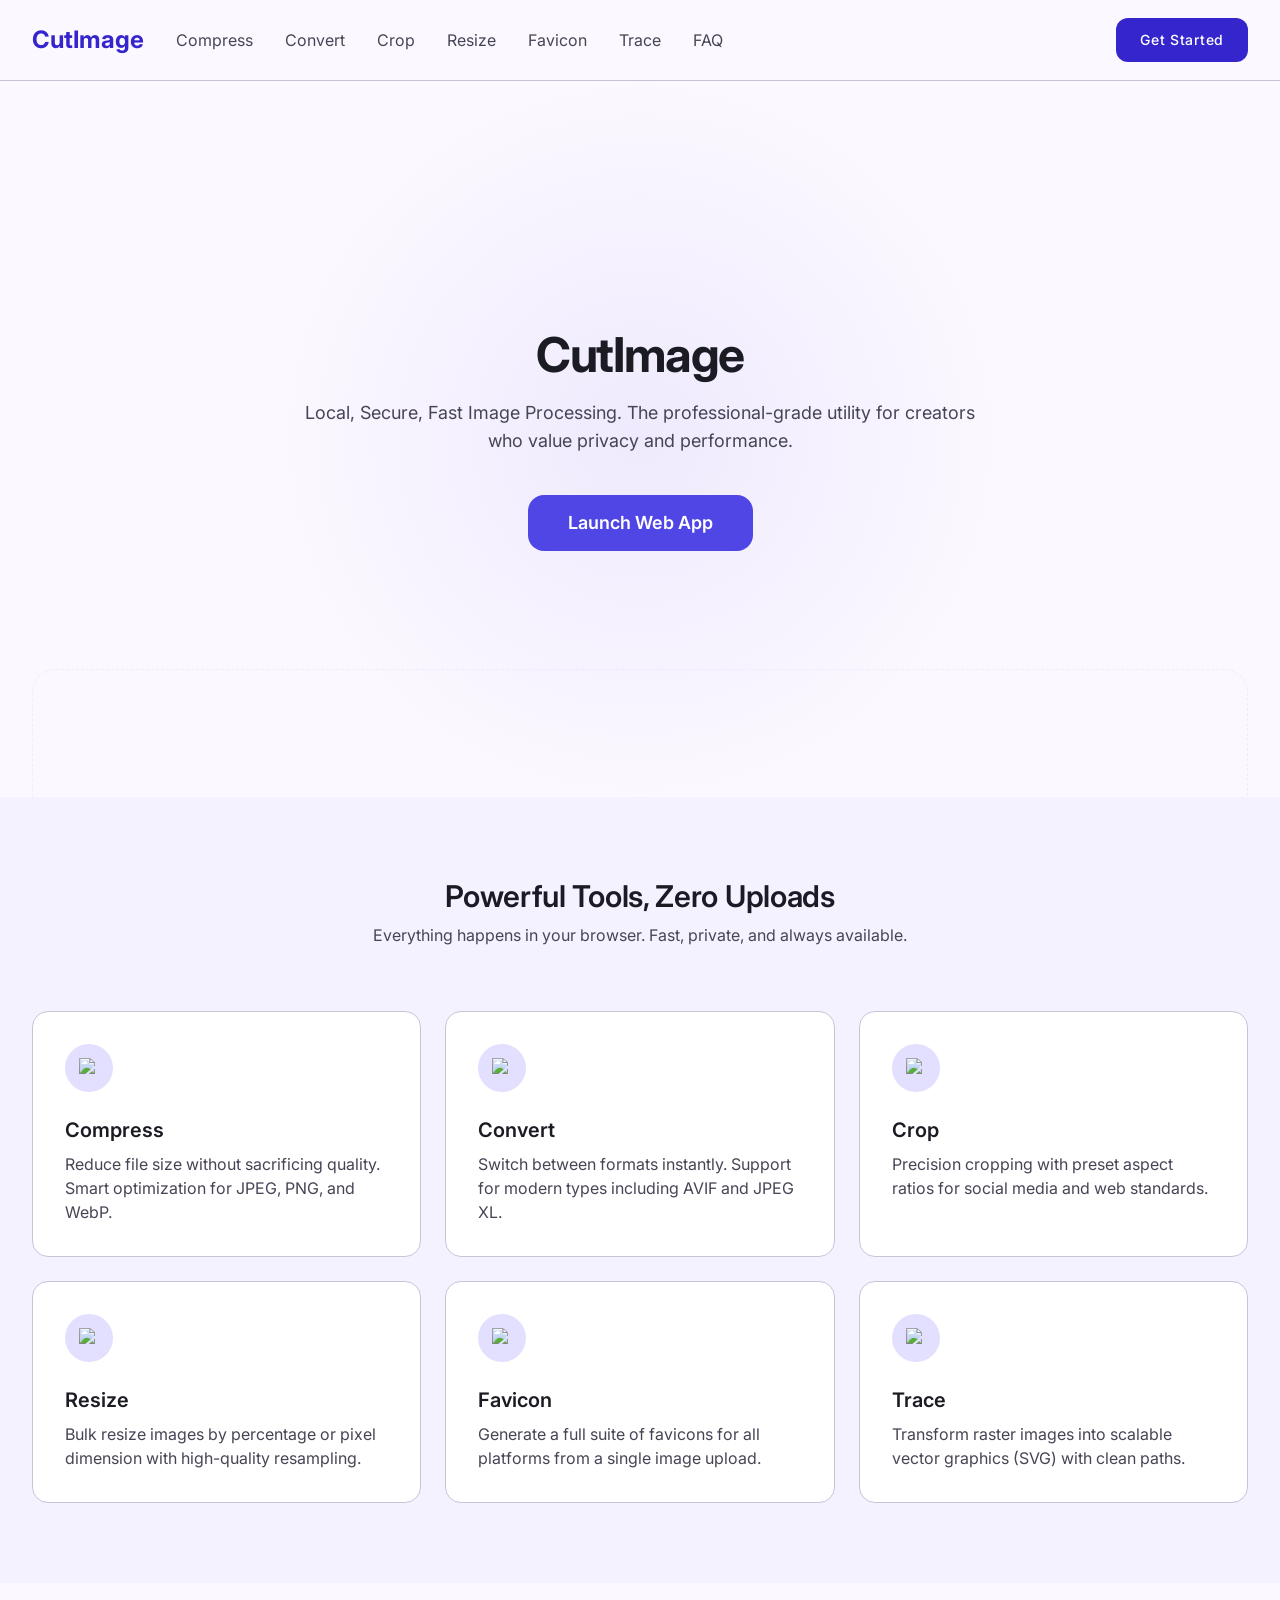
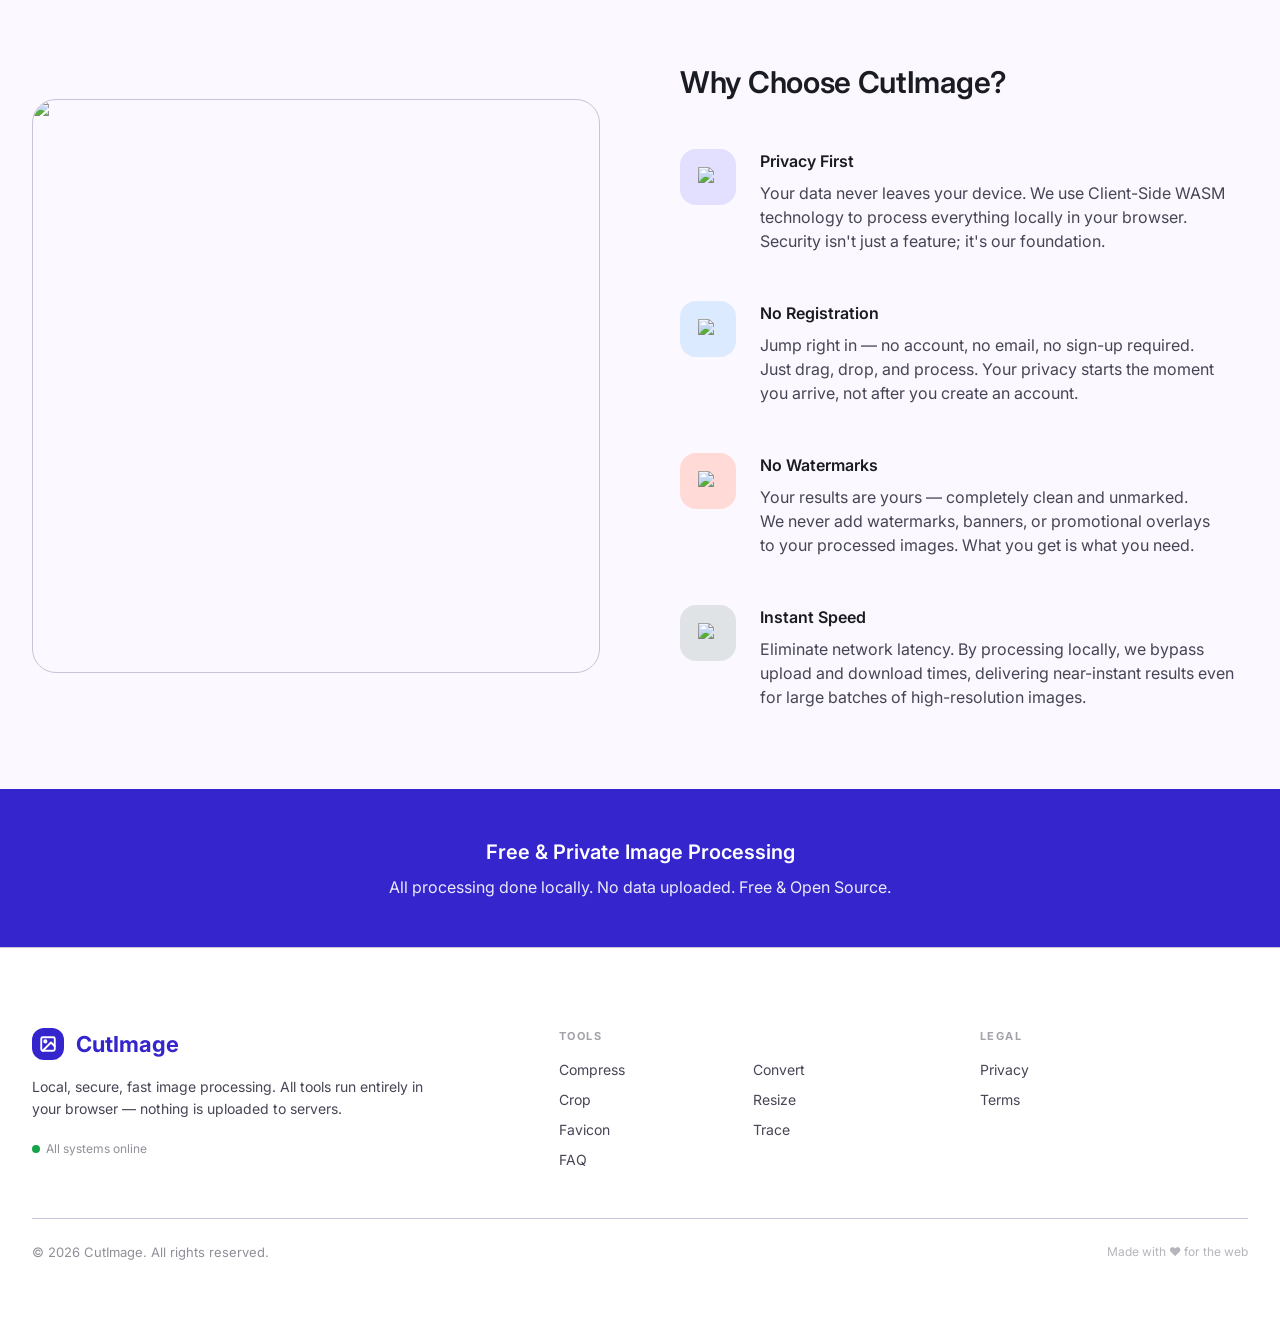
==== index.html @ c5d3fdc5 "init project" ====
﻿<!DOCTYPE html><html lang="en" dir="ltr"><head><meta charSet="utf-8"/><meta name="viewport" content="width=device-width, initial-scale=1"/><link rel="stylesheet" href="css/styles.css"/><link rel="preload" as="script" href="/_next/static/chunks/webpack-edb20c969174f75b.js?dpl=dpl_5fNS7hCHCfup5ck8YbDCSN3eF8Ep"/><link rel="preconnect" href="https://fonts.googleapis.com"/><link rel="preconnect" href="https://fonts.gstatic.com" crossorigin="anonymous"/><link href="https://fonts.googleapis.com/css2?family=Inter:wght@400;500;600;700;800&amp;display=swap" rel="stylesheet"/><link href="https://fonts.googleapis.com/css2?family=Material+Symbols+Outlined:opsz,wght,FILL,GRAD@20..48,100..700,0..1,-50..200" rel="stylesheet"/><script type="application/ld+json">{"@context":"https://schema.org","@type":"WebApplication","name":"CutImage","url":"https://imageresize.dev","description":"Free online image processing tools — compress, convert, crop, resize, and more.","applicationCategory":"Multimedia","operatingSystem":"All","browserRequirements":"Requires JavaScript"}</script><style>.drag-active{border-color:#3525cd!important;background:#f5f2ff!important}</style>
</head><body><div hidden=""><!--$?--><template id="B:0"></template><!--/$--></div><div class="min-h-screen flex flex-col" dir="ltr"><header class="w-full top-0 sticky bg-surface-bright border-b border-outline-variant z-50 safe-area-top"><nav class="flex justify-between items-center h-20 px-margin-x-sm md:px-margin-x max-w-container-max mx-auto"><div class="flex items-center gap-stack-lg "><a class="font-bold text-[24px] leading-[32px] shrink-0 text-primary" title="CutImage - Home" href="index.html">CutImage</a><div class="hidden md:flex items-center  gap-8"><a title="Compress images online - CutImage" class="text-[16px] leading-[24px] transition-colors text-on-surface-variant hover:text-primary" href="compress.html">Compress</a><a title="Convert images online - CutImage" class="text-[16px] leading-[24px] transition-colors text-on-surface-variant hover:text-primary" href="convert.html">Convert</a><a title="Crop images online - CutImage" class="text-[16px] leading-[24px] transition-colors text-on-surface-variant hover:text-primary" href="crop.html">Crop</a><a title="Resize images online - CutImage" class="text-[16px] leading-[24px] transition-colors text-on-surface-variant hover:text-primary" href="resize.html">Resize</a><a title="Favicon images online - CutImage" class="text-[16px] leading-[24px] transition-colors text-on-surface-variant hover:text-primary" href="favicon.html">Favicon</a><a title="Trace images online - CutImage" class="text-[16px] leading-[24px] transition-colors text-on-surface-variant hover:text-primary" href="trace.html">Trace</a><a title="FAQ images online - CutImage" class="text-[16px] leading-[24px] transition-colors text-on-surface-variant hover:text-primary" href="faq.html">FAQ</a></div></div><div class="flex items-center gap-4 "><a class="bg-primary text-on-primary px-6 py-3 rounded-lg text-[14px] font-medium tracking-[0.7px] leading-[20px] hover:bg-primary-container transition-all" title="Get Started - Compress Images Online Free" href="compress.html">Get Started</a><button class="md:hidden flex items-center justify-center w-10 h-10 rounded-lg text-on-surface-variant hover:text-primary hover:bg-surface-container-low transition-colors" aria-label="Open menu" aria-expanded="false"><svg width="24" height="24" viewBox="0 0 24 24" fill="none" stroke="currentColor" stroke-width="2" stroke-linecap="round" stroke-linejoin="round"><line x1="3" y1="6" x2="21" y2="6"></line><line x1="3" y1="12" x2="21" y2="12"></line><line x1="3" y1="18" x2="21" y2="18"></line></svg></button></div></nav></header><main class="flex-1"><div><section class="relative flex flex-col items-center justify-center min-h-[580px] md:min-h-[716px] overflow-hidden px-margin-x-sm md:px-margin-x"><div class="absolute inset-0" style="background-image:url(&quot;data:image/svg+xml,%3Csvg viewBox=&#x27;0 0 1280 716&#x27; xmlns=&#x27;http://www.w3.org/2000/svg&#x27;%3E%3Crect x=&#x27;0&#x27; y=&#x27;0&#x27; height=&#x27;100%25&#x27; width=&#x27;100%25&#x27; fill=&#x27;url(%23grad)&#x27;/%3E%3Cdefs%3E%3CradialGradient id=&#x27;grad&#x27; gradientUnits=&#x27;userSpaceOnUse&#x27; cx=&#x27;50%25&#x27; cy=&#x27;50%25&#x27; r=&#x27;50%25&#x27;%3E%3Cstop stop-color=&#x27;rgba(79,70,229,0.08)&#x27; offset=&#x27;0&#x27;/%3E%3Cstop stop-color=&#x27;rgba(79,70,229,0)&#x27; offset=&#x27;0.7&#x27;/%3E%3C/radialGradient%3E%3C/defs%3E%3C/svg%3E&quot;)"></div><div class="absolute bottom-0 left-0 right-0 h-[96px] md:h-[128px] opacity-20 px-margin-x-sm md:px-margin-x"><div class="w-full h-full border-t border-l border-r border-dashed border-primary-fixed-dim rounded-t-2xl"></div></div><div class="max-w-[768px] flex flex-col items-center gap-4 relative z-10"><h1 class="text-[36px] md:text-[48px] font-bold text-on-surface tracking-[-1.2px] leading-[44px] md:leading-[56px] text-center">CutImage</h1><div class="max-w-[672px] text-center"><p class="text-[16px] md:text-[18px] leading-[24px] md:leading-[28px] text-on-surface-variant">Local, Secure, Fast Image Processing. The professional-grade utility for creators who value privacy and performance.</p></div><div class="flex gap-6 items-center pt-6"><a class="bg-primary-container text-on-primary text-[16px] md:text-[18px] leading-[24px] md:leading-[28px] px-8 md:px-10 py-[12px] md:py-[14px] rounded-xl font-semibold hover:bg-primary transition-colors" href="compress.html">Launch Web App</a></div></div></section><section class="bg-surface-container-low px-margin-x-sm md:px-margin-x py-section-padding-sm md:py-section-padding"><div class="max-w-container-max mx-auto flex flex-col gap-12 md:gap-16"><div class="text-center"><h2 class="text-[24px] md:text-[30px] font-semibold text-on-surface tracking-[-0.3px] leading-[32px] md:leading-[38px]">Powerful Tools, Zero Uploads</h2><p class="text-[16px] text-on-surface-variant leading-[24px] mt-2">Everything happens in your browser. Fast, private, and always available.</p></div><div class="grid grid-cols-1 md:grid-cols-2 lg:grid-cols-3 gap-4 md:gap-6"><a class="bg-surface-container-lowest border border-outline-variant rounded-xl p-6 md:p-8 flex flex-col gap-2 hover:shadow-lg hover:border-primary-fixed-dim transition-all duration-200 group" href="compress.html"><div class="bg-primary-fixed rounded-full w-12 h-12 flex items-center justify-center group-hover:bg-primary-fixed-dim transition-colors"><img alt="Compress icon" loading="lazy" width="20" height="20" decoding="async" data-nimg="1" class="w-5 h-5" style="color:transparent" src="/images/icon-compress.svg"/></div><h3 class="text-[20px] text-on-surface leading-[28px] font-semibold pt-4">Compress</h3><p class="text-[16px] text-on-surface-variant leading-[24px]">Reduce file size without sacrificing quality. Smart optimization for JPEG, PNG, and WebP.</p></a><a class="bg-surface-container-lowest border border-outline-variant rounded-xl p-6 md:p-8 flex flex-col gap-2 hover:shadow-lg hover:border-primary-fixed-dim transition-all duration-200 group" href="convert.html"><div class="bg-primary-fixed rounded-full w-12 h-12 flex items-center justify-center group-hover:bg-primary-fixed-dim transition-colors"><img alt="Convert icon" loading="lazy" width="20" height="20" decoding="async" data-nimg="1" class="w-5 h-5" style="color:transparent" src="/images/icon-convert.svg"/></div><h3 class="text-[20px] text-on-surface leading-[28px] font-semibold pt-4">Convert</h3><p class="text-[16px] text-on-surface-variant leading-[24px]">Switch between formats instantly. Support for modern types including AVIF and JPEG XL.</p></a><a class="bg-surface-container-lowest border border-outline-variant rounded-xl p-6 md:p-8 flex flex-col gap-2 hover:shadow-lg hover:border-primary-fixed-dim transition-all duration-200 group" href="crop.html"><div class="bg-primary-fixed rounded-full w-12 h-12 flex items-center justify-center group-hover:bg-primary-fixed-dim transition-colors"><img alt="Crop icon" loading="lazy" width="20" height="20" decoding="async" data-nimg="1" class="w-5 h-5" style="color:transparent" src="/images/icon-crop.svg"/></div><h3 class="text-[20px] text-on-surface leading-[28px] font-semibold pt-4">Crop</h3><p class="text-[16px] text-on-surface-variant leading-[24px]">Precision cropping with preset aspect ratios for social media and web standards.</p></a><a class="bg-surface-container-lowest border border-outline-variant rounded-xl p-6 md:p-8 flex flex-col gap-2 hover:shadow-lg hover:border-primary-fixed-dim transition-all duration-200 group" href="resize.html"><div class="bg-primary-fixed rounded-full w-12 h-12 flex items-center justify-center group-hover:bg-primary-fixed-dim transition-colors"><img alt="Resize icon" loading="lazy" width="20" height="20" decoding="async" data-nimg="1" class="w-5 h-5" style="color:transparent" src="/images/icon-resize.svg"/></div><h3 class="text-[20px] text-on-surface leading-[28px] font-semibold pt-4">Resize</h3><p class="text-[16px] text-on-surface-variant leading-[24px]">Bulk resize images by percentage or pixel dimension with high-quality resampling.</p></a><a class="bg-surface-container-lowest border border-outline-variant rounded-xl p-6 md:p-8 flex flex-col gap-2 hover:shadow-lg hover:border-primary-fixed-dim transition-all duration-200 group" href="favicon.html"><div class="bg-primary-fixed rounded-full w-12 h-12 flex items-center justify-center group-hover:bg-primary-fixed-dim transition-colors"><img alt="Favicon icon" loading="lazy" width="20" height="20" decoding="async" data-nimg="1" class="w-5 h-5" style="color:transparent" src="/images/icon-favicon.svg"/></div><h3 class="text-[20px] text-on-surface leading-[28px] font-semibold pt-4">Favicon</h3><p class="text-[16px] text-on-surface-variant leading-[24px]">Generate a full suite of favicons for all platforms from a single image upload.</p></a><a class="bg-surface-container-lowest border border-outline-variant rounded-xl p-6 md:p-8 flex flex-col gap-2 hover:shadow-lg hover:border-primary-fixed-dim transition-all duration-200 group" href="trace.html"><div class="bg-primary-fixed rounded-full w-12 h-12 flex items-center justify-center group-hover:bg-primary-fixed-dim transition-colors"><img alt="Trace icon" loading="lazy" width="20" height="20" decoding="async" data-nimg="1" class="w-5 h-5" style="color:transparent" src="/images/icon-trace.svg"/></div><h3 class="text-[20px] text-on-surface leading-[28px] font-semibold pt-4">Trace</h3><p class="text-[16px] text-on-surface-variant leading-[24px]">Transform raster images into scalable vector graphics (SVG) with clean paths.</p></a></div></div></section><section class="bg-surface-bright px-margin-x-sm md:px-margin-x py-section-padding-sm md:py-section-padding"><div class="max-w-container-max mx-auto flex flex-col lg:flex-row gap-12 md:gap-20 items-center"><div class="flex-1 w-full"><div class="border border-outline-variant rounded-2xl overflow-hidden"><img alt="CutImage Illustration" loading="lazy" width="560" height="566" decoding="async" data-nimg="1" class="w-full h-auto" style="color:transparent" srcSet="/_next/image?url=%2Fimages%2Fhero-illustration.png&amp;w=640&amp;q=75 1x, /_next/image?url=%2Fimages%2Fhero-illustration.png&amp;w=1200&amp;q=75 2x" src="/_next/image?url=%2Fimages%2Fhero-illustration.png&amp;w=1200&amp;q=75"/></div></div><div class="flex-1 flex flex-col gap-8 md:gap-12"><h2 class="text-[24px] md:text-[30px] font-semibold text-on-surface tracking-[-0.3px] leading-[32px] md:leading-[38px]">Why Choose CutImage?</h2><div class="flex gap-5 md:gap-6 items-start"><div class="w-12 h-12 md:w-14 md:h-14 rounded-xl flex items-center justify-center shrink-0 bg-primary-fixed"><img alt="Privacy First" loading="lazy" width="22" height="22" decoding="async" data-nimg="1" class="w-5 h-5" style="color:transparent" src="/images/icon-privacy.svg"/></div><div class="flex flex-col gap-1 md:gap-2"><h3 class="text-[16px] font-semibold text-on-surface leading-[24px]">Privacy First</h3><div><p class="text-[15px] md:text-[16px] text-on-surface-variant leading-[22px] md:leading-[24px]">Your data never leaves your device. We use Client-Side WASM</p><p class="text-[15px] md:text-[16px] text-on-surface-variant leading-[22px] md:leading-[24px]">technology to process everything locally in your browser.</p><p class="text-[15px] md:text-[16px] text-on-surface-variant leading-[22px] md:leading-[24px]">Security isn&#x27;t just a feature; it&#x27;s our foundation.</p></div></div></div><div class="flex gap-5 md:gap-6 items-start"><div class="w-12 h-12 md:w-14 md:h-14 rounded-xl flex items-center justify-center shrink-0 bg-info-container"><img alt="No Registration" loading="lazy" width="22" height="22" decoding="async" data-nimg="1" class="w-5 h-5" style="color:transparent" src="/images/icon-noreg.svg"/></div><div class="flex flex-col gap-1 md:gap-2"><h3 class="text-[16px] font-semibold text-on-surface leading-[24px]">No Registration</h3><div><p class="text-[15px] md:text-[16px] text-on-surface-variant leading-[22px] md:leading-[24px]">Jump right in — no account, no email, no sign-up required.</p><p class="text-[15px] md:text-[16px] text-on-surface-variant leading-[22px] md:leading-[24px]">Just drag, drop, and process. Your privacy starts the moment</p><p class="text-[15px] md:text-[16px] text-on-surface-variant leading-[22px] md:leading-[24px]">you arrive, not after you create an account.</p></div></div></div><div class="flex gap-5 md:gap-6 items-start"><div class="w-12 h-12 md:w-14 md:h-14 rounded-xl flex items-center justify-center shrink-0 bg-error-container"><img alt="No Watermarks" loading="lazy" width="22" height="22" decoding="async" data-nimg="1" class="w-5 h-5" style="color:transparent" src="/images/icon-nowatermark.svg"/></div><div class="flex flex-col gap-1 md:gap-2"><h3 class="text-[16px] font-semibold text-on-surface leading-[24px]">No Watermarks</h3><div><p class="text-[15px] md:text-[16px] text-on-surface-variant leading-[22px] md:leading-[24px]">Your results are yours — completely clean and unmarked.</p><p class="text-[15px] md:text-[16px] text-on-surface-variant leading-[22px] md:leading-[24px]">We never add watermarks, banners, or promotional overlays</p><p class="text-[15px] md:text-[16px] text-on-surface-variant leading-[22px] md:leading-[24px]">to your processed images. What you get is what you need.</p></div></div></div><div class="flex gap-5 md:gap-6 items-start"><div class="w-12 h-12 md:w-14 md:h-14 rounded-xl flex items-center justify-center shrink-0 bg-secondary-container"><img alt="Instant Speed" loading="lazy" width="22" height="22" decoding="async" data-nimg="1" class="w-5 h-5" style="color:transparent" src="/images/icon-speed.svg"/></div><div class="flex flex-col gap-1 md:gap-2"><h3 class="text-[16px] font-semibold text-on-surface leading-[24px]">Instant Speed</h3><div><p class="text-[15px] md:text-[16px] text-on-surface-variant leading-[22px] md:leading-[24px]">Eliminate network latency. By processing locally, we bypass</p><p class="text-[15px] md:text-[16px] text-on-surface-variant leading-[22px] md:leading-[24px]">upload and download times, delivering near-instant results even</p><p class="text-[15px] md:text-[16px] text-on-surface-variant leading-[22px] md:leading-[24px]">for large batches of high-resolution images.</p></div></div></div></div></div></section><section class="bg-primary px-margin-x-sm md:px-margin-x py-10 md:py-12"><div class="max-w-container-max mx-auto text-center"><h2 class="text-[18px] md:text-[20px] font-semibold text-on-primary leading-[26px] md:leading-[30px] mb-2">Free &amp; Private Image Processing</h2><p class="text-[15px] md:text-[16px] text-on-primary/90 leading-[22px] md:leading-[24px]">All processing done locally. No data uploaded. Free &amp; Open Source.</p></div></section></div><!--$?--><template id="B:1"></template><!--/$--></main><footer class="w-full border-t border-outline-variant bg-surface-container-lowest"><div class="px-margin-x-sm md:px-margin-x max-w-container-max mx-auto pt-section-padding-sm md:pt-section-padding pb-12 md:pb-16"><div class="grid grid-cols-1 md:grid-cols-12 gap-8 md:gap-12"><div class="md:col-span-5 flex flex-col gap-4"><div class="flex items-center gap-3 "><div class="w-8 h-8 bg-primary rounded-lg flex items-center justify-center"><svg width="18" height="18" viewBox="0 0 24 24" fill="none" stroke="white" stroke-width="2.5" stroke-linecap="round" stroke-linejoin="round"><rect x="3" y="3" width="18" height="18" rx="2" ry="2"></rect><circle cx="8.5" cy="8.5" r="1.5"></circle><polyline points="21 15 16 10 5 21"></polyline></svg></div><span class="font-bold text-[22px] leading-[28px] text-primary">CutImage</span></div><p class="text-[14px] leading-[22px] text-on-surface-variant max-w-[400px] ">Local, secure, fast image processing. All tools run entirely in your browser — nothing is uploaded to servers.</p><div class="flex items-center gap-3 pt-1 "><span class="inline-flex items-center gap-1.5 text-[12px] text-on-surface-variant/60 "><span class="w-2 h-2 rounded-full bg-success inline-block"></span>All systems online</span></div></div><div class="md:col-span-4 flex flex-col gap-4"><span class="text-[11px] font-bold text-on-surface-variant/50 tracking-[1.5px] uppercase leading-[16px]">Tools</span><nav class="grid grid-cols-2 gap-x-4 gap-y-2.5"><a class="text-[14px] leading-[20px] text-on-surface-variant hover:text-primary transition-colors w-fit " href="compress.html">Compress</a><a class="text-[14px] leading-[20px] text-on-surface-variant hover:text-primary transition-colors w-fit " href="convert.html">Convert</a><a class="text-[14px] leading-[20px] text-on-surface-variant hover:text-primary transition-colors w-fit " href="crop.html">Crop</a><a class="text-[14px] leading-[20px] text-on-surface-variant hover:text-primary transition-colors w-fit " href="resize.html">Resize</a><a class="text-[14px] leading-[20px] text-on-surface-variant hover:text-primary transition-colors w-fit " href="favicon.html">Favicon</a><a class="text-[14px] leading-[20px] text-on-surface-variant hover:text-primary transition-colors w-fit " href="trace.html">Trace</a><a class="text-[14px] leading-[20px] text-on-surface-variant hover:text-primary transition-colors w-fit " href="faq.html">FAQ</a></nav></div><div class="md:col-span-3 flex flex-col gap-4"><span class="text-[11px] font-bold text-on-surface-variant/50 tracking-[1.5px] uppercase leading-[16px]">Legal</span><nav class="flex flex-col gap-2.5 "><a class="text-[14px] leading-[20px] text-on-surface-variant hover:text-primary transition-colors w-fit" href="privacy.html">Privacy</a><a class="text-[14px] leading-[20px] text-on-surface-variant hover:text-primary transition-colors w-fit" href="terms.html">Terms</a></nav></div></div><div class="mt-10 md:mt-12 pt-6 border-t border-outline-variant flex flex-col sm:flex-row items-center justify-between gap-4 "><p class="text-[13px] leading-[18px] text-on-surface-variant/60">© <!-- -->2026<!-- --> CutImage. <!-- -->All rights reserved.</p><p class="text-[12px] leading-[16px] text-on-surface-variant/40">Made with ♥ for the web</p></div></div></footer></div><script>$RB=[];$RV=function(a){$RT=performance.now();for(var b=0;b<a.length;b+=2){var c=a[b],e=a[b+1];null!==e.parentNode&&e.parentNode.removeChild(e);var f=c.parentNode;if(f){var g=c.previousSibling,h=0;do{if(c&&8===c.nodeType){var d=c.data;if("/$"===d||"/&"===d)if(0===h)break;else h--;else"$"!==d&&"$?"!==d&&"$~"!==d&&"$!"!==d&&"&"!==d||h++}d=c.nextSibling;f.removeChild(c);c=d}while(c);for(;e.firstChild;)f.insertBefore(e.firstChild,c);g.data="$";g._reactRetry&&requestAnimationFrame(g._reactRetry)}}a.length=0};
$RC=function(a,b){if(b=document.getElementById(b))(a=document.getElementById(a))?(a.previousSibling.data="$~",$RB.push(a,b),2===$RB.length&&("number"!==typeof $RT?requestAnimationFrame($RV.bind(null,$RB)):(a=performance.now(),setTimeout($RV.bind(null,$RB),2300>a&&2E3<a?2300-a:$RT+300-a)))):b.parentNode.removeChild(b)};$RC("B:1","S:1")</script><title>CutImage - Free Image Tools. Compress, Convert &amp; More</title><meta name="description" content="Free online image processing tools — compress JPEG, convert PNG to WebP, crop photos, resize images, generate favicons, and more. All local, no uploads."/><meta name="keywords" content="free image tools,online image processor,image compressor,image converter,image cropper,image resizer,favicon generator,image to svg"/><meta name="robots" content="index, follow"/><link rel="canonical" href="https://imageresize.dev/en"/><link rel="alternate" hrefLang="en" href="https://imageresize.dev/en"/><link rel="alternate" hrefLang="zh" href="https://imageresize.dev/zh"/><link rel="alternate" hrefLang="ja" href="https://imageresize.dev/ja"/><link rel="alternate" hrefLang="fr" href="https://imageresize.dev/fr"/><link rel="alternate" hrefLang="de" href="https://imageresize.dev/de"/><link rel="alternate" hrefLang="es" href="https://imageresize.dev/es"/><link rel="alternate" hrefLang="ar" href="https://imageresize.dev/ar"/><meta property="og:title" content="CutImage - Free Image Tools. Compress, Convert &amp; More"/><meta property="og:description" content="Free online image processing tools — compress JPEG, convert PNG to WebP, crop photos, resize images, generate favicons, and more. All local, no uploads."/><meta property="og:url" content="https://imageresize.dev/en"/><meta property="og:site_name" content="CutImage"/><meta property="og:locale" content="en_US"/><meta property="og:type" content="website"/><meta name="twitter:card" content="summary_large_image"/><meta name="twitter:title" content="CutImage - Free Image Tools. Compress, Convert &amp; More"/><meta name="twitter:description" content="Free online image processing tools — compress JPEG, convert PNG to WebP, crop photos, resize images, generate favicons, and more. All local, no uploads."/><link rel="icon" href="/favicon.svg" type="image/svg+xml"/><link rel="apple-touch-icon" href="/apple-touch-icon.svg" type="image/svg+xml"/><script>document.querySelectorAll('body link[rel="icon"], body link[rel="apple-touch-icon"]').forEach(el => document.head.appendChild(el))</script><script>$RC("B:0","S:0")</script><script>(self.__next_f=self.__next_f||[]).push([0])</script></body></html>
---- css/styles.css ----
*,:after,:before{--tw-border-spacing-x:0;--tw-border-spacing-y:0;--tw-translate-x:0;--tw-translate-y:0;--tw-rotate:0;--tw-skew-x:0;--tw-skew-y:0;--tw-scale-x:1;--tw-scale-y:1;--tw-pan-x: ;--tw-pan-y: ;--tw-pinch-zoom: ;--tw-scroll-snap-strictness:proximity;--tw-gradient-from-position: ;--tw-gradient-via-position: ;--tw-gradient-to-position: ;--tw-ordinal: ;--tw-slashed-zero: ;--tw-numeric-figure: ;--tw-numeric-spacing: ;--tw-numeric-fraction: ;--tw-ring-inset: ;--tw-ring-offset-width:0px;--tw-ring-offset-color:#fff;--tw-ring-color:rgb(59 130 246/0.5);--tw-ring-offset-shadow:0 0 #0000;--tw-ring-shadow:0 0 #0000;--tw-shadow:0 0 #0000;--tw-shadow-colored:0 0 #0000;--tw-blur: ;--tw-brightness: ;--tw-contrast: ;--tw-grayscale: ;--tw-hue-rotate: ;--tw-invert: ;--tw-saturate: ;--tw-sepia: ;--tw-drop-shadow: ;--tw-backdrop-blur: ;--tw-backdrop-brightness: ;--tw-backdrop-contrast: ;--tw-backdrop-grayscale: ;--tw-backdrop-hue-rotate: ;--tw-backdrop-invert: ;--tw-backdrop-opacity: ;--tw-backdrop-saturate: ;--tw-backdrop-sepia: ;--tw-contain-size: ;--tw-contain-layout: ;--tw-contain-paint: ;--tw-contain-style: }::backdrop{--tw-border-spacing-x:0;--tw-border-spacing-y:0;--tw-translate-x:0;--tw-translate-y:0;--tw-rotate:0;--tw-skew-x:0;--tw-skew-y:0;--tw-scale-x:1;--tw-scale-y:1;--tw-pan-x: ;--tw-pan-y: ;--tw-pinch-zoom: ;--tw-scroll-snap-strictness:proximity;--tw-gradient-from-position: ;--tw-gradient-via-position: ;--tw-gradient-to-position: ;--tw-ordinal: ;--tw-slashed-zero: ;--tw-numeric-figure: ;--tw-numeric-spacing: ;--tw-numeric-fraction: ;--tw-ring-inset: ;--tw-ring-offset-width:0px;--tw-ring-offset-color:#fff;--tw-ring-color:rgb(59 130 246/0.5);--tw-ring-offset-shadow:0 0 #0000;--tw-ring-shadow:0 0 #0000;--tw-shadow:0 0 #0000;--tw-shadow-colored:0 0 #0000;--tw-blur: ;--tw-brightness: ;--tw-contrast: ;--tw-grayscale: ;--tw-hue-rotate: ;--tw-invert: ;--tw-saturate: ;--tw-sepia: ;--tw-drop-shadow: ;--tw-backdrop-blur: ;--tw-backdrop-brightness: ;--tw-backdrop-contrast: ;--tw-backdrop-grayscale: ;--tw-backdrop-hue-rotate: ;--tw-backdrop-invert: ;--tw-backdrop-opacity: ;--tw-backdrop-saturate: ;--tw-backdrop-sepia: ;--tw-contain-size: ;--tw-contain-layout: ;--tw-contain-paint: ;--tw-contain-style: }/*
! tailwindcss v3.4.19 | MIT License | https://tailwindcss.com
*/*,:after,:before{box-sizing:border-box;border:0 solid #e5e7eb}:after,:before{--tw-content:""}:host,html{line-height:1.5;-webkit-text-size-adjust:100%;-moz-tab-size:4;-o-tab-size:4;tab-size:4;font-family:Inter,system-ui,sans-serif;font-feature-settings:normal;font-variation-settings:normal;-webkit-tap-highlight-color:transparent}body{line-height:inherit}hr{height:0;color:inherit;border-top-width:1px}abbr:where([title]){-webkit-text-decoration:underline dotted;text-decoration:underline dotted}h1,h2,h3,h4,h5,h6{font-size:inherit;font-weight:inherit}a{color:inherit;text-decoration:inherit}b,strong{font-weight:bolder}code,kbd,pre,samp{font-family:ui-monospace,SFMono-Regular,Menlo,Monaco,Consolas,Liberation Mono,Courier New,monospace;font-feature-settings:normal;font-variation-settings:normal;font-size:1em}small{font-size:80%}sub,sup{font-size:75%;line-height:0;position:relative;vertical-align:baseline}sub{bottom:-.25em}sup{top:-.5em}table{text-indent:0;border-color:inherit;border-collapse:collapse}button,input,optgroup,select,textarea{font-family:inherit;font-feature-settings:inherit;font-variation-settings:inherit;font-size:100%;font-weight:inherit;line-height:inherit;letter-spacing:inherit;color:inherit;margin:0;padding:0}button,select{text-transform:none}button,input:where([type=button]),input:where([type=reset]),input:where([type=submit]){-webkit-appearance:button;background-color:transparent;background-image:none}:-moz-focusring{outline:auto}:-moz-ui-invalid{box-shadow:none}progress{vertical-align:baseline}::-webkit-inner-spin-button,::-webkit-outer-spin-button{height:auto}[type=search]{-webkit-appearance:textfield;outline-offset:-2px}::-webkit-search-decoration{-webkit-appearance:none}::-webkit-file-upload-button{-webkit-appearance:button;font:inherit}summary{display:list-item}blockquote,dd,dl,figure,h1,h2,h3,h4,h5,h6,hr,p,pre{margin:0}fieldset{margin:0}fieldset,legend{padding:0}menu,ol,ul{list-style:none;margin:0;padding:0}dialog{padding:0}textarea{resize:vertical}input::-moz-placeholder,textarea::-moz-placeholder{opacity:1;color:#9ca3af}input::placeholder,textarea::placeholder{opacity:1;color:#9ca3af}[role=button],button{cursor:pointer}:disabled{cursor:default}audio,canvas,embed,iframe,img,object,svg,video{display:block;vertical-align:middle}img,video{max-width:100%;height:auto}[hidden]:where(:not([hidden=until-found])){display:none}.pointer-events-none{pointer-events:none}.visible{visibility:visible}.fixed{position:fixed}.absolute{position:absolute}.relative{position:relative}.sticky{position:sticky}.inset-0{inset:0}.bottom-0{bottom:0}.left-0{left:0}.left-1{left:.25rem}.left-1\/2{left:50%}.left-3{left:.75rem}.left-4{left:1rem}.left-\[26px\]{left:26px}.right-0{right:0}.right-3{right:.75rem}.right-4{right:1rem}.top-0{top:0}.top-1{top:.25rem}.top-1\/2{top:50%}.top-3{top:.75rem}.top-4{top:1rem}.top-full{top:100%}.z-10{z-index:10}.z-20{z-index:20}.z-50{z-index:50}.z-\[1\]{z-index:1}.z-\[2\]{z-index:2}.z-\[3\]{z-index:3}.order-1{order:1}.order-2{order:2}.col-span-2{grid-column:span 2/span 2}.m-2{margin:.5rem}.mx-auto{margin-left:auto;margin-right:auto}.mx-margin-x-sm{margin-left:16px;margin-right:16px}.-ml-2{margin-left:-.5rem}.-mr-2{margin-right:-.5rem}.mb-0{margin-bottom:0}.mb-2{margin-bottom:.5rem}.mb-3{margin-bottom:.75rem}.mb-4{margin-bottom:1rem}.mb-6{margin-bottom:1.5rem}.mb-8{margin-bottom:2rem}.ml-auto{margin-left:auto}.mt-1{margin-top:.25rem}.mt-10{margin-top:2.5rem}.mt-2{margin-top:.5rem}.mt-4{margin-top:1rem}.mt-6{margin-top:1.5rem}.mt-8{margin-top:2rem}.block{display:block}.inline-block{display:inline-block}.flex{display:flex}.inline-flex{display:inline-flex}.grid{display:grid}.hidden{display:none}.aspect-\[3\/2\]{aspect-ratio:3/2}.aspect-\[4\/3\]{aspect-ratio:4/3}.aspect-square{aspect-ratio:1/1}.h-10{height:2.5rem}.h-12{height:3rem}.h-14{height:3.5rem}.h-16{height:4rem}.h-2{height:.5rem}.h-20{height:5rem}.h-4{height:1rem}.h-5{height:1.25rem}.h-6{height:1.5rem}.h-8{height:2rem}.h-80{height:20rem}.h-\[18px\]{height:18px}.h-\[240px\]{height:240px}.h-\[48px\]{height:48px}.h-\[500px\]{height:500px}.h-\[96px\]{height:96px}.h-auto{height:auto}.h-full{height:100%}.h-px{height:1px}.max-h-0{max-height:0}.max-h-\[800px\]{max-height:800px}.max-h-\[90vh\]{max-height:90vh}.max-h-full{max-height:100%}.min-h-\[200px\]{min-height:200px}.min-h-\[320px\]{min-height:320px}.min-h-\[400px\]{min-height:400px}.min-h-\[580px\]{min-height:580px}.min-h-\[600px\]{min-height:600px}.min-h-screen{min-height:100vh}.w-0\.5{width:.125rem}.w-1{width:.25rem}.w-10{width:2.5rem}.w-12{width:3rem}.w-14{width:3.5rem}.w-16{width:4rem}.w-2{width:.5rem}.w-20{width:5rem}.w-24{width:6rem}.w-4{width:1rem}.w-5{width:1.25rem}.w-8{width:2rem}.w-\[18px\]{width:18px}.w-\[48px\]{width:48px}.w-fit{width:-moz-fit-content;width:fit-content}.w-full{width:100%}.min-w-0{min-width:0}.min-w-\[160px\]{min-width:160px}.max-w-\[1024px\]{max-width:1024px}.max-w-\[1216px\]{max-width:1216px}.max-w-\[1280px\]{max-width:1280px}.max-w-\[400px\]{max-width:400px}.max-w-\[480px\]{max-width:480px}.max-w-\[576px\]{max-width:576px}.max-w-\[640px\]{max-width:640px}.max-w-\[672px\]{max-width:672px}.max-w-\[768px\]{max-width:768px}.max-w-\[896px\]{max-width:896px}.max-w-container-max{max-width:1280px}.max-w-container-narrow{max-width:900px}.max-w-full{max-width:100%}.max-w-md{max-width:28rem}.max-w-none{max-width:none}.flex-1{flex:1 1 0%}.flex-\[2\]{flex:2}.shrink-0{flex-shrink:0}.-translate-x-1\/2{--tw-translate-x:-50%}.-translate-x-1\/2,.-translate-y-1\/2{transform:translate(var(--tw-translate-x),var(--tw-translate-y)) rotate(var(--tw-rotate)) skewX(var(--tw-skew-x)) skewY(var(--tw-skew-y)) scaleX(var(--tw-scale-x)) scaleY(var(--tw-scale-y))}.-translate-y-1\/2{--tw-translate-y:-50%}.rotate-12{--tw-rotate:12deg}.rotate-12,.rotate-180{transform:translate(var(--tw-translate-x),var(--tw-translate-y)) rotate(var(--tw-rotate)) skewX(var(--tw-skew-x)) skewY(var(--tw-skew-y)) scaleX(var(--tw-scale-x)) scaleY(var(--tw-scale-y))}.rotate-180{--tw-rotate:180deg}.rotate-2{--tw-rotate:2deg}.rotate-2,.rotate-3{transform:translate(var(--tw-translate-x),var(--tw-translate-y)) rotate(var(--tw-rotate)) skewX(var(--tw-skew-x)) skewY(var(--tw-skew-y)) scaleX(var(--tw-scale-x)) scaleY(var(--tw-scale-y))}.rotate-3{--tw-rotate:3deg}.scale-150{--tw-scale-x:1.5;--tw-scale-y:1.5;transform:translate(var(--tw-translate-x),var(--tw-translate-y)) rotate(var(--tw-rotate)) skewX(var(--tw-skew-x)) skewY(var(--tw-skew-y)) scaleX(var(--tw-scale-x)) scaleY(var(--tw-scale-y))}@keyframes fade-in{0%{opacity:0;transform:translateY(8px)}to{opacity:1;transform:translateY(0)}}.animate-fade-in{animation:fade-in .2s ease-out}@keyframes spin{to{transform:rotate(1turn)}}.animate-spin{animation:spin 1s linear infinite}.cursor-ew-resize{cursor:ew-resize}.cursor-pointer{cursor:pointer}.select-none{-webkit-user-select:none;-moz-user-select:none;user-select:none}.resize{resize:both}.list-disc{list-style-type:disc}.appearance-none{-webkit-appearance:none;-moz-appearance:none;appearance:none}.grid-cols-1{grid-template-columns:repeat(1,minmax(0,1fr))}.grid-cols-2{grid-template-columns:repeat(2,minmax(0,1fr))}.grid-cols-3{grid-template-columns:repeat(3,minmax(0,1fr))}.grid-cols-6{grid-template-columns:repeat(6,minmax(0,1fr))}.grid-rows-6{grid-template-rows:repeat(6,minmax(0,1fr))}.flex-row-reverse{flex-direction:row-reverse}.flex-col{flex-direction:column}.flex-wrap{flex-wrap:wrap}.items-start{align-items:flex-start}.items-end{align-items:flex-end}.items-center{align-items:center}.items-stretch{align-items:stretch}.justify-end{justify-content:flex-end}.justify-center{justify-content:center}.justify-between{justify-content:space-between}.gap-0{gap:0}.gap-1{gap:.25rem}.gap-1\.5{gap:.375rem}.gap-12{gap:3rem}.gap-16{gap:4rem}.gap-2{gap:.5rem}.gap-2\.5{gap:.625rem}.gap-3{gap:.75rem}.gap-4{gap:1rem}.gap-5{gap:1.25rem}.gap-6{gap:1.5rem}.gap-8{gap:2rem}.gap-stack-lg{gap:32px}.gap-x-2{-moz-column-gap:.5rem;column-gap:.5rem}.gap-x-4{-moz-column-gap:1rem;column-gap:1rem}.gap-y-2{row-gap:.5rem}.gap-y-2\.5{row-gap:.625rem}.space-y-1>:not([hidden])~:not([hidden]){--tw-space-y-reverse:0;margin-top:calc(.25rem * calc(1 - var(--tw-space-y-reverse)));margin-bottom:calc(.25rem * var(--tw-space-y-reverse))}.space-y-2>:not([hidden])~:not([hidden]){--tw-space-y-reverse:0;margin-top:calc(.5rem * calc(1 - var(--tw-space-y-reverse)));margin-bottom:calc(.5rem * var(--tw-space-y-reverse))}.space-y-4>:not([hidden])~:not([hidden]){--tw-space-y-reverse:0;margin-top:calc(1rem * calc(1 - var(--tw-space-y-reverse)));margin-bottom:calc(1rem * var(--tw-space-y-reverse))}.space-y-5>:not([hidden])~:not([hidden]){--tw-space-y-reverse:0;margin-top:calc(1.25rem * calc(1 - var(--tw-space-y-reverse)));margin-bottom:calc(1.25rem * var(--tw-space-y-reverse))}.space-y-6>:not([hidden])~:not([hidden]){--tw-space-y-reverse:0;margin-top:calc(1.5rem * calc(1 - var(--tw-space-y-reverse)));margin-bottom:calc(1.5rem * var(--tw-space-y-reverse))}.space-y-8>:not([hidden])~:not([hidden]){--tw-space-y-reverse:0;margin-top:calc(2rem * calc(1 - var(--tw-space-y-reverse)));margin-bottom:calc(2rem * var(--tw-space-y-reverse))}.overflow-auto{overflow:auto}.overflow-hidden,.truncate{overflow:hidden}.truncate{text-overflow:ellipsis}.truncate,.whitespace-nowrap{white-space:nowrap}.break-all{word-break:break-all}.rounded{border-radius:.5rem}.rounded-2xl,.rounded-3xl{border-radius:1.5rem}.rounded-\[12px\]{border-radius:12px}.rounded-\[4px\]{border-radius:4px}.rounded-full{border-radius:9999px}.rounded-lg{border-radius:.75rem}.rounded-md{border-radius:.375rem}.rounded-xl{border-radius:1rem}.rounded-t-2xl{border-top-left-radius:1.5rem;border-top-right-radius:1.5rem}.border{border-width:1px}.border-0{border-width:0}.border-2{border-width:2px}.border-b{border-bottom-width:1px}.border-b-2{border-bottom-width:2px}.border-l{border-left-width:1px}.border-r{border-right-width:1px}.border-t{border-top-width:1px}.border-dashed{border-style:dashed}.border-\[\#3525cd\]{--tw-border-opacity:1;border-color:rgb(53 37 205/var(--tw-border-opacity,1))}.border-\[\#c7c4d8\]{--tw-border-opacity:1;border-color:rgb(199 196 216/var(--tw-border-opacity,1))}.border-\[rgba\(79\2c 70\2c 229\2c 0\.3\)\]{border-color:rgba(79,70,229,.3)}.border-error{--tw-border-opacity:1;border-color:rgb(186 26 26/var(--tw-border-opacity,1))}.border-error\/20{border-color:rgb(186 26 26/.2)}.border-outline-variant{--tw-border-opacity:1;border-color:rgb(199 196 216/var(--tw-border-opacity,1))}.border-outline-variant\/80{border-color:rgb(199 196 216/.8)}.border-primary{--tw-border-opacity:1;border-color:rgb(53 37 205/var(--tw-border-opacity,1))}.border-primary-fixed-dim{--tw-border-opacity:1;border-color:rgb(195 192 255/var(--tw-border-opacity,1))}.border-primary\/30{border-color:rgb(53 37 205/.3)}.border-red-200{--tw-border-opacity:1;border-color:rgb(254 202 202/var(--tw-border-opacity,1))}.border-surface-container-lowest,.border-white{--tw-border-opacity:1;border-color:rgb(255 255 255/var(--tw-border-opacity,1))}.bg-\[\#302f39\]{--tw-bg-opacity:1;background-color:rgb(48 47 57/var(--tw-bg-opacity,1))}.bg-\[\#3525cd\]{--tw-bg-opacity:1;background-color:rgb(53 37 205/var(--tw-bg-opacity,1))}.bg-\[\#4f46e5\]{--tw-bg-opacity:1;background-color:rgb(79 70 229/var(--tw-bg-opacity,1))}.bg-\[\#e0e3e5\]{--tw-bg-opacity:1;background-color:rgb(224 227 229/var(--tw-bg-opacity,1))}.bg-\[\#e2dfff\]{--tw-bg-opacity:1;background-color:rgb(226 223 255/var(--tw-bg-opacity,1))}.bg-\[\#e4e1ee\]{--tw-bg-opacity:1;background-color:rgb(228 225 238/var(--tw-bg-opacity,1))}.bg-\[\#eae6f4\]{--tw-bg-opacity:1;background-color:rgb(234 230 244/var(--tw-bg-opacity,1))}.bg-\[\#f0ecf9\]{--tw-bg-opacity:1;background-color:rgb(240 236 249/var(--tw-bg-opacity,1))}.bg-\[\#f0f0f5\]{--tw-bg-opacity:1;background-color:rgb(240 240 245/var(--tw-bg-opacity,1))}.bg-\[\#f5f2ff\]{--tw-bg-opacity:1;background-color:rgb(245 242 255/var(--tw-bg-opacity,1))}.bg-\[rgba\(255\2c 255\2c 255\2c 0\.8\)\]{background-color:rgba(255,255,255,.8)}.bg-\[rgba\(27\2c 27\2c 36\2c 0\.6\)\]{background-color:rgba(27,27,36,.6)}.bg-\[rgba\(53\2c 37\2c 205\2c 0\.05\)\]{background-color:rgba(53,37,205,.05)}.bg-\[rgba\(53\2c 37\2c 205\2c 0\.8\)\]{background-color:rgba(53,37,205,.8)}.bg-\[rgba\(53\2c 37\2c 205\2c 0\.9\)\]{background-color:rgba(53,37,205,.9)}.bg-\[rgba\(79\2c 70\2c 229\2c 0\.1\)\]{background-color:rgba(79,70,229,.1)}.bg-\[rgba\(79\2c 70\2c 229\2c 0\.2\)\]{background-color:rgba(79,70,229,.2)}.bg-\[rgba\(79\2c 70\2c 229\2c 0\.3\)\]{background-color:rgba(79,70,229,.3)}.bg-\[rgba\(79\2c 70\2c 229\2c 0\.4\)\]{background-color:rgba(79,70,229,.4)}.bg-\[rgba\(79\2c 70\2c 229\2c 0\.5\)\]{background-color:rgba(79,70,229,.5)}.bg-\[rgba\(79\2c 70\2c 229\2c 0\.6\)\]{background-color:rgba(79,70,229,.6)}.bg-black\/30{background-color:rgb(0 0 0/.3)}.bg-error-container{--tw-bg-opacity:1;background-color:rgb(255 218 214/var(--tw-bg-opacity,1))}.bg-indigo-600{--tw-bg-opacity:1;background-color:rgb(79 70 229/var(--tw-bg-opacity,1))}.bg-info-container{--tw-bg-opacity:1;background-color:rgb(219 234 254/var(--tw-bg-opacity,1))}.bg-outline-variant{--tw-bg-opacity:1;background-color:rgb(199 196 216/var(--tw-bg-opacity,1))}.bg-primary{--tw-bg-opacity:1;background-color:rgb(53 37 205/var(--tw-bg-opacity,1))}.bg-primary-container{--tw-bg-opacity:1;background-color:rgb(79 70 229/var(--tw-bg-opacity,1))}.bg-primary-fixed{--tw-bg-opacity:1;background-color:rgb(226 223 255/var(--tw-bg-opacity,1))}.bg-primary-fixed-dim{--tw-bg-opacity:1;background-color:rgb(195 192 255/var(--tw-bg-opacity,1))}.bg-primary-fixed\/30{background-color:rgb(226 223 255/.3)}.bg-primary\/5{background-color:rgb(53 37 205/.05)}.bg-red-50{--tw-bg-opacity:1;background-color:rgb(254 242 242/var(--tw-bg-opacity,1))}.bg-red-500{--tw-bg-opacity:1;background-color:rgb(239 68 68/var(--tw-bg-opacity,1))}.bg-secondary-container{--tw-bg-opacity:1;background-color:rgb(224 227 229/var(--tw-bg-opacity,1))}.bg-success{--tw-bg-opacity:1;background-color:rgb(22 163 74/var(--tw-bg-opacity,1))}.bg-surface-bright{--tw-bg-opacity:1;background-color:rgb(252 248 255/var(--tw-bg-opacity,1))}.bg-surface-container{--tw-bg-opacity:1;background-color:rgb(240 236 249/var(--tw-bg-opacity,1))}.bg-surface-container-high{--tw-bg-opacity:1;background-color:rgb(234 230 244/var(--tw-bg-opacity,1))}.bg-surface-container-highest{--tw-bg-opacity:1;background-color:rgb(228 225 238/var(--tw-bg-opacity,1))}.bg-surface-container-low{--tw-bg-opacity:1;background-color:rgb(245 242 255/var(--tw-bg-opacity,1))}.bg-surface-container-lowest{--tw-bg-opacity:1;background-color:rgb(255 255 255/var(--tw-bg-opacity,1))}.bg-tertiary-fixed{--tw-bg-opacity:1;background-color:rgb(255 219 204/var(--tw-bg-opacity,1))}.bg-white{--tw-bg-opacity:1;background-color:rgb(255 255 255/var(--tw-bg-opacity,1))}.bg-white\/70{background-color:rgb(255 255 255/.7)}.bg-gradient-to-l{background-image:linear-gradient(to left,var(--tw-gradient-stops))}.bg-gradient-to-t{background-image:linear-gradient(to top,var(--tw-gradient-stops))}.from-\[rgba\(53\2c 37\2c 205\2c 0\.2\)\]{--tw-gradient-from:rgba(53,37,205,0.2) var(--tw-gradient-from-position);--tw-gradient-to:rgba(53,37,205,0) var(--tw-gradient-to-position);--tw-gradient-stops:var(--tw-gradient-from),var(--tw-gradient-to)}.from-black\/60{--tw-gradient-from:rgb(0 0 0/0.6) var(--tw-gradient-from-position);--tw-gradient-to:rgb(0 0 0/0) var(--tw-gradient-to-position);--tw-gradient-stops:var(--tw-gradient-from),var(--tw-gradient-to)}.to-transparent{--tw-gradient-to:transparent var(--tw-gradient-to-position)}.object-contain{-o-object-fit:contain;object-fit:contain}.object-cover{-o-object-fit:cover;object-fit:cover}.p-0{padding:0}.p-1{padding:.25rem}.p-10{padding:2.5rem}.p-12{padding:3rem}.p-16{padding:4rem}.p-3{padding:.75rem}.p-4{padding:1rem}.p-5{padding:1.25rem}.p-6{padding:1.5rem}.p-8{padding:2rem}.p-\[25px\]{padding:25px}.px-2{padding-left:.5rem;padding-right:.5rem}.px-3{padding-left:.75rem;padding-right:.75rem}.px-4{padding-left:1rem;padding-right:1rem}.px-6{padding-left:1.5rem;padding-right:1.5rem}.px-8{padding-left:2rem;padding-right:2rem}.px-\[17px\]{padding-left:17px;padding-right:17px}.px-\[34px\]{padding-left:34px;padding-right:34px}.px-\[9px\]{padding-left:9px;padding-right:9px}.px-margin-x-sm{padding-left:16px;padding-right:16px}.py-0\.5{padding-top:.125rem;padding-bottom:.125rem}.py-1{padding-top:.25rem;padding-bottom:.25rem}.py-1\.5{padding-top:.375rem;padding-bottom:.375rem}.py-10{padding-top:2.5rem;padding-bottom:2.5rem}.py-12{padding-top:3rem;padding-bottom:3rem}.py-16{padding-top:4rem;padding-bottom:4rem}.py-2{padding-top:.5rem;padding-bottom:.5rem}.py-2\.5{padding-top:.625rem;padding-bottom:.625rem}.py-3{padding-top:.75rem;padding-bottom:.75rem}.py-4{padding-top:1rem;padding-bottom:1rem}.py-5{padding-top:1.25rem;padding-bottom:1.25rem}.py-6{padding-top:1.5rem;padding-bottom:1.5rem}.py-\[11\.5px\]{padding-top:11.5px;padding-bottom:11.5px}.py-\[11px\]{padding-top:11px;padding-bottom:11px}.py-\[12px\]{padding-top:12px;padding-bottom:12px}.py-\[13\.5px\]{padding-top:13.5px;padding-bottom:13.5px}.py-\[14px\]{padding-top:14px;padding-bottom:14px}.py-\[18px\]{padding-top:18px;padding-bottom:18px}.py-\[38\.5px\]{padding-top:38.5px;padding-bottom:38.5px}.py-\[72px\]{padding-top:72px;padding-bottom:72px}.py-\[9px\]{padding-top:9px;padding-bottom:9px}.py-section-padding-sm{padding-top:48px;padding-bottom:48px}.py-stack-md{padding-top:16px;padding-bottom:16px}.pb-1{padding-bottom:.25rem}.pb-12{padding-bottom:3rem}.pb-2{padding-bottom:.5rem}.pb-20{padding-bottom:5rem}.pb-4{padding-bottom:1rem}.pb-6{padding-bottom:1.5rem}.pb-section-padding{padding-bottom:80px}.pl-12{padding-left:3rem}.pl-6{padding-left:1.5rem}.pr-4{padding-right:1rem}.pt-0\.5{padding-top:.125rem}.pt-1{padding-top:.25rem}.pt-2{padding-top:.5rem}.pt-28{padding-top:7rem}.pt-32{padding-top:8rem}.pt-4{padding-top:1rem}.pt-6{padding-top:1.5rem}.pt-8{padding-top:2rem}.pt-\[36px\]{padding-top:36px}.pt-section-padding-sm{padding-top:48px}.text-left{text-align:left}.text-center{text-align:center}.text-right{text-align:right}.font-\[\'Inter\'\]{font-family:Inter}.text-4xl{font-size:2.25rem;line-height:2.5rem}.text-\[10px\]{font-size:10px}.text-\[11px\]{font-size:11px}.text-\[12px\]{font-size:12px}.text-\[13px\]{font-size:13px}.text-\[14px\]{font-size:14px}.text-\[15px\]{font-size:15px}.text-\[16px\]{font-size:16px}.text-\[18px\]{font-size:18px}.text-\[20px\]{font-size:20px}.text-\[22px\]{font-size:22px}.text-\[24px\]{font-size:24px}.text-\[30px\]{font-size:30px}.text-\[32px\]{font-size:32px}.text-\[36px\]{font-size:36px}.text-\[40px\]{font-size:40px}.text-\[48px\]{font-size:48px}.text-sm{font-size:.875rem;line-height:1.25rem}.font-bold{font-weight:700}.font-medium{font-weight:500}.font-normal{font-weight:400}.font-semibold{font-weight:600}.uppercase{text-transform:uppercase}.italic{font-style:italic}.leading-\[15px\]{line-height:15px}.leading-\[16px\]{line-height:16px}.leading-\[18px\]{line-height:18px}.leading-\[20px\]{line-height:20px}.leading-\[22px\]{line-height:22px}.leading-\[24px\]{line-height:24px}.leading-\[26px\]{line-height:26px}.leading-\[28px\]{line-height:28px}.leading-\[30px\]{line-height:30px}.leading-\[32px\]{line-height:32px}.leading-\[38px\]{line-height:38px}.leading-\[40px\]{line-height:40px}.leading-\[44px\]{line-height:44px}.leading-\[56px\]{line-height:56px}.tracking-\[-0\.3px\]{letter-spacing:-.3px}.tracking-\[-0\.96px\]{letter-spacing:-.96px}.tracking-\[-1\.2px\]{letter-spacing:-1.2px}.tracking-\[0\.5px\]{letter-spacing:.5px}.tracking-\[0\.7px\]{letter-spacing:.7px}.tracking-\[1\.5px\]{letter-spacing:1.5px}.tracking-\[1px\]{letter-spacing:1px}.text-\[\#1b1b24\]{--tw-text-opacity:1;color:rgb(27 27 36/var(--tw-text-opacity,1))}.text-\[\#3525cd\]{--tw-text-opacity:1;color:rgb(53 37 205/var(--tw-text-opacity,1))}.text-\[\#444749\]{--tw-text-opacity:1;color:rgb(68 71 73/var(--tw-text-opacity,1))}.text-\[\#464555\]{--tw-text-opacity:1;color:rgb(70 69 85/var(--tw-text-opacity,1))}.text-\[\#777587\]{--tw-text-opacity:1;color:rgb(119 117 135/var(--tw-text-opacity,1))}.text-\[\#c7c4d8\]{--tw-text-opacity:1;color:rgb(199 196 216/var(--tw-text-opacity,1))}.text-amber-600{--tw-text-opacity:1;color:rgb(217 119 6/var(--tw-text-opacity,1))}.text-on-error-container{--tw-text-opacity:1;color:rgb(147 0 10/var(--tw-text-opacity,1))}.text-on-primary{--tw-text-opacity:1;color:rgb(255 255 255/var(--tw-text-opacity,1))}.text-on-primary\/90{color:rgb(255 255 255/.9)}.text-on-surface{--tw-text-opacity:1;color:rgb(27 27 36/var(--tw-text-opacity,1))}.text-on-surface-variant{--tw-text-opacity:1;color:rgb(70 69 85/var(--tw-text-opacity,1))}.text-on-surface-variant\/40{color:rgb(70 69 85/.4)}.text-on-surface-variant\/50{color:rgb(70 69 85/.5)}.text-on-surface-variant\/60{color:rgb(70 69 85/.6)}.text-on-tertiary-fixed{--tw-text-opacity:1;color:rgb(53 16 0/var(--tw-text-opacity,1))}.text-outline{--tw-text-opacity:1;color:rgb(119 117 135/var(--tw-text-opacity,1))}.text-primary{--tw-text-opacity:1;color:rgb(53 37 205/var(--tw-text-opacity,1))}.text-primary-container{--tw-text-opacity:1;color:rgb(79 70 229/var(--tw-text-opacity,1))}.text-primary-fixed-dim{--tw-text-opacity:1;color:rgb(195 192 255/var(--tw-text-opacity,1))}.text-red-600{--tw-text-opacity:1;color:rgb(220 38 38/var(--tw-text-opacity,1))}.text-success{--tw-text-opacity:1;color:rgb(22 163 74/var(--tw-text-opacity,1))}.text-white{--tw-text-opacity:1;color:rgb(255 255 255/var(--tw-text-opacity,1))}.text-white\/80{color:rgb(255 255 255/.8)}.accent-primary{accent-color:#3525cd}.opacity-0{opacity:0}.opacity-100{opacity:1}.opacity-20{opacity:.2}.opacity-25{opacity:.25}.opacity-40{opacity:.4}.opacity-75{opacity:.75}.opacity-80{opacity:.8}.shadow-2xl{--tw-shadow:0 25px 50px -12px rgb(0 0 0/0.25);--tw-shadow-colored:0 25px 50px -12px var(--tw-shadow-color)}.shadow-2xl,.shadow-\[0px_0px_2px_0px_rgba\(0\2c 0\2c 0\2c 0\.2\)\]{box-shadow:var(--tw-ring-offset-shadow,0 0 #0000),var(--tw-ring-shadow,0 0 #0000),var(--tw-shadow)}.shadow-\[0px_0px_2px_0px_rgba\(0\2c 0\2c 0\2c 0\.2\)\]{--tw-shadow:0px 0px 2px 0px rgba(0,0,0,0.2);--tw-shadow-colored:0px 0px 2px 0px var(--tw-shadow-color)}.shadow-\[0px_1px_1px_0px_rgba\(0\2c 0\2c 0\2c 0\.05\)\]{--tw-shadow:0px 1px 1px 0px rgba(0,0,0,0.05);--tw-shadow-colored:0px 1px 1px 0px var(--tw-shadow-color);box-shadow:var(--tw-ring-offset-shadow,0 0 #0000),var(--tw-ring-shadow,0 0 #0000),var(--tw-shadow)}.shadow-\[0px_1px_2px_0px_rgba\(0\2c 0\2c 0\2c 0\.05\)\]{--tw-shadow:0px 1px 2px 0px rgba(0,0,0,0.05);--tw-shadow-colored:0px 1px 2px 0px var(--tw-shadow-color);box-shadow:var(--tw-ring-offset-shadow,0 0 #0000),var(--tw-ring-shadow,0 0 #0000),var(--tw-shadow)}.shadow-\[0px_20px_25px_-5px_rgba\(0\2c 0\2c 0\2c 0\.1\)\2c 0px_8px_10px_-6px_rgba\(0\2c 0\2c 0\2c 0\.1\)\]{--tw-shadow:0px 20px 25px -5px rgba(0,0,0,0.1),0px 8px 10px -6px rgba(0,0,0,0.1);--tw-shadow-colored:0px 20px 25px -5px var(--tw-shadow-color),0px 8px 10px -6px var(--tw-shadow-color);box-shadow:var(--tw-ring-offset-shadow,0 0 #0000),var(--tw-ring-shadow,0 0 #0000),var(--tw-shadow)}.shadow-\[0px_4px_6px_-1px_rgba\(0\2c 0\2c 0\2c 0\.1\)\2c 0px_2px_4px_-2px_rgba\(0\2c 0\2c 0\2c 0\.1\)\]{--tw-shadow:0px 4px 6px -1px rgba(0,0,0,0.1),0px 2px 4px -2px rgba(0,0,0,0.1);--tw-shadow-colored:0px 4px 6px -1px var(--tw-shadow-color),0px 2px 4px -2px var(--tw-shadow-color);box-shadow:var(--tw-ring-offset-shadow,0 0 #0000),var(--tw-ring-shadow,0 0 #0000),var(--tw-shadow)}.shadow-lg{--tw-shadow:0 10px 15px -3px rgb(0 0 0/0.1),0 4px 6px -4px rgb(0 0 0/0.1);--tw-shadow-colored:0 10px 15px -3px var(--tw-shadow-color),0 4px 6px -4px var(--tw-shadow-color)}.shadow-lg,.shadow-md{box-shadow:var(--tw-ring-offset-shadow,0 0 #0000),var(--tw-ring-shadow,0 0 #0000),var(--tw-shadow)}.shadow-md{--tw-shadow:0 4px 6px -1px rgb(0 0 0/0.1),0 2px 4px -2px rgb(0 0 0/0.1);--tw-shadow-colored:0 4px 6px -1px var(--tw-shadow-color),0 2px 4px -2px var(--tw-shadow-color)}.shadow-sm{--tw-shadow:0 1px 2px 0 rgb(0 0 0/0.05);--tw-shadow-colored:0 1px 2px 0 var(--tw-shadow-color)}.shadow-sm,.shadow-xl{box-shadow:var(--tw-ring-offset-shadow,0 0 #0000),var(--tw-ring-shadow,0 0 #0000),var(--tw-shadow)}.shadow-xl{--tw-shadow:0 20px 25px -5px rgb(0 0 0/0.1),0 8px 10px -6px rgb(0 0 0/0.1);--tw-shadow-colored:0 20px 25px -5px var(--tw-shadow-color),0 8px 10px -6px var(--tw-shadow-color)}.outline-none{outline:2px solid transparent;outline-offset:2px}.blur{--tw-blur:blur(8px)}.blur,.filter{filter:var(--tw-blur) var(--tw-brightness) var(--tw-contrast) var(--tw-grayscale) var(--tw-hue-rotate) var(--tw-invert) var(--tw-saturate) var(--tw-sepia) var(--tw-drop-shadow)}.backdrop-blur-\[10px\]{--tw-backdrop-blur:blur(10px)}.backdrop-blur-\[10px\],.backdrop-blur-\[2px\]{backdrop-filter:var(--tw-backdrop-blur) var(--tw-backdrop-brightness) var(--tw-backdrop-contrast) var(--tw-backdrop-grayscale) var(--tw-backdrop-hue-rotate) var(--tw-backdrop-invert) var(--tw-backdrop-opacity) var(--tw-backdrop-saturate) var(--tw-backdrop-sepia)}.backdrop-blur-\[2px\]{--tw-backdrop-blur:blur(2px)}.backdrop-blur-\[4px\]{--tw-backdrop-blur:blur(4px)}.backdrop-blur-\[4px\],.backdrop-blur-\[6px\]{backdrop-filter:var(--tw-backdrop-blur) var(--tw-backdrop-brightness) var(--tw-backdrop-contrast) var(--tw-backdrop-grayscale) var(--tw-backdrop-hue-rotate) var(--tw-backdrop-invert) var(--tw-backdrop-opacity) var(--tw-backdrop-saturate) var(--tw-backdrop-sepia)}.backdrop-blur-\[6px\]{--tw-backdrop-blur:blur(6px)}.transition-all{transition-property:all;transition-timing-function:cubic-bezier(.4,0,.2,1);transition-duration:.15s}.transition-colors{transition-property:color,background-color,border-color,text-decoration-color,fill,stroke;transition-timing-function:cubic-bezier(.4,0,.2,1);transition-duration:.15s}.transition-opacity{transition-property:opacity;transition-timing-function:cubic-bezier(.4,0,.2,1);transition-duration:.15s}.transition-shadow{transition-property:box-shadow;transition-timing-function:cubic-bezier(.4,0,.2,1);transition-duration:.15s}.transition-transform{transition-property:transform;transition-timing-function:cubic-bezier(.4,0,.2,1);transition-duration:.15s}.duration-200{transition-duration:.2s}.duration-300{transition-duration:.3s}.duration-500{transition-duration:.5s}.ease-in-out{transition-timing-function:cubic-bezier(.4,0,.2,1)}:root{--primary:#3525cd;--primary-container:#4f46e5;--primary-fixed:#e2dfff;--primary-fixed-dim:#c3c0ff;--surface-bright:#fcf8ff;--surface-container-lowest:#ffffff;--surface-container-low:#f5f2ff;--surface-container:#f0ecf9;--surface-container-high:#eae6f4;--on-surface:#1b1b24;--on-surface-variant:#464555;--outline:#777587;--outline-variant:#c7c4d8;--secondary:#5c5f61;--secondary-container:#e0e3e5;--tertiary:#7e3000;--tertiary-fixed:#ffdbcc;--on-tertiary-fixed:#351000;--error:#ba1a1a;--error-container:#ffdad6;--on-error-container:#93000a;--success:#16a34a;--success-container:#dcfce7}body{background:var(--surface-bright);color:var(--on-surface);font-family:Inter,system-ui,sans-serif;margin:0;-webkit-font-smoothing:antialiased;-moz-osx-font-smoothing:grayscale}:focus-visible{outline:2px solid var(--primary);outline-offset:2px;border-radius:4px}:focus:not(:focus-visible){outline:none}@supports (padding-top:env(safe-area-inset-top)){.safe-area-top{padding-top:env(safe-area-inset-top)}.safe-area-bottom{padding-bottom:env(safe-area-inset-bottom)}}.glass-card{background:rgba(255,255,255,.8);backdrop-filter:blur(12px);-webkit-backdrop-filter:blur(12px);border:1px solid var(--outline-variant);border-radius:1rem}.glass-dropzone{border:2px dashed var(--outline-variant);border-radius:1rem;background:var(--surface-container-low);transition:all .2s ease}.glass-dropzone.dragging,.glass-dropzone:hover{border-color:var(--primary);background:var(--primary-fixed)}input[type=range]{-webkit-appearance:none;-moz-appearance:none;appearance:none;height:8px;border-radius:8px;outline:none;background:var(--secondary-container)}input[type=range]::-webkit-slider-thumb{-webkit-appearance:none;height:20px;width:20px;border-radius:50%;background:var(--primary);cursor:pointer;border:2px solid white;box-shadow:0 1px 3px rgba(0,0,0,.2)}input[type=range]::-moz-range-thumb{height:20px;width:20px;border-radius:50%;background:var(--primary);cursor:pointer;border:2px solid white;box-shadow:0 1px 3px rgba(0,0,0,.2)}::-webkit-scrollbar{width:8px}::-webkit-scrollbar-track{background:transparent}::-webkit-scrollbar-thumb{background:var(--outline-variant);border-radius:4px}::-webkit-scrollbar-thumb:hover{background:var(--outline)}.placeholder\:text-on-surface-variant\/60::-moz-placeholder{color:rgb(70 69 85/.6)}.placeholder\:text-on-surface-variant\/60::placeholder{color:rgb(70 69 85/.6)}.hover\:rotate-0:hover{--tw-rotate:0deg;transform:translate(var(--tw-translate-x),var(--tw-translate-y)) rotate(var(--tw-rotate)) skewX(var(--tw-skew-x)) skewY(var(--tw-skew-y)) scaleX(var(--tw-scale-x)) scaleY(var(--tw-scale-y))}.hover\:border-\[\#3525cd\]:hover,.hover\:border-primary:hover{--tw-border-opacity:1;border-color:rgb(53 37 205/var(--tw-border-opacity,1))}.hover\:border-primary-fixed-dim:hover{--tw-border-opacity:1;border-color:rgb(195 192 255/var(--tw-border-opacity,1))}.hover\:bg-\[\#2e1fb0\]:hover{--tw-bg-opacity:1;background-color:rgb(46 31 176/var(--tw-bg-opacity,1))}.hover\:bg-\[\#ddd8eb\]:hover{--tw-bg-opacity:1;background-color:rgb(221 216 235/var(--tw-bg-opacity,1))}.hover\:bg-\[\#f5f2ff\]:hover{--tw-bg-opacity:1;background-color:rgb(245 242 255/var(--tw-bg-opacity,1))}.hover\:bg-\[rgba\(53\2c 37\2c 205\2c 0\.03\)\]:hover{background-color:rgba(53,37,205,.03)}.hover\:bg-gray-100:hover{--tw-bg-opacity:1;background-color:rgb(243 244 246/var(--tw-bg-opacity,1))}.hover\:bg-gray-50:hover{--tw-bg-opacity:1;background-color:rgb(249 250 251/var(--tw-bg-opacity,1))}.hover\:bg-primary:hover{--tw-bg-opacity:1;background-color:rgb(53 37 205/var(--tw-bg-opacity,1))}.hover\:bg-primary-container:hover{--tw-bg-opacity:1;background-color:rgb(79 70 229/var(--tw-bg-opacity,1))}.hover\:bg-primary-fixed:hover{--tw-bg-opacity:1;background-color:rgb(226 223 255/var(--tw-bg-opacity,1))}.hover\:bg-primary\/90:hover{background-color:rgb(53 37 205/.9)}.hover\:bg-surface-bright:hover{--tw-bg-opacity:1;background-color:rgb(252 248 255/var(--tw-bg-opacity,1))}.hover\:bg-surface-container-high:hover{--tw-bg-opacity:1;background-color:rgb(234 230 244/var(--tw-bg-opacity,1))}.hover\:bg-surface-container-low:hover{--tw-bg-opacity:1;background-color:rgb(245 242 255/var(--tw-bg-opacity,1))}.hover\:text-on-surface:hover{--tw-text-opacity:1;color:rgb(27 27 36/var(--tw-text-opacity,1))}.hover\:text-on-surface-variant:hover{--tw-text-opacity:1;color:rgb(70 69 85/var(--tw-text-opacity,1))}.hover\:text-primary:hover{--tw-text-opacity:1;color:rgb(53 37 205/var(--tw-text-opacity,1))}.hover\:text-primary-container:hover{--tw-text-opacity:1;color:rgb(79 70 229/var(--tw-text-opacity,1))}.hover\:opacity-90:hover{opacity:.9}.hover\:shadow-lg:hover{--tw-shadow:0 10px 15px -3px rgb(0 0 0/0.1),0 4px 6px -4px rgb(0 0 0/0.1);--tw-shadow-colored:0 10px 15px -3px var(--tw-shadow-color),0 4px 6px -4px var(--tw-shadow-color)}.hover\:shadow-lg:hover,.hover\:shadow-sm:hover{box-shadow:var(--tw-ring-offset-shadow,0 0 #0000),var(--tw-ring-shadow,0 0 #0000),var(--tw-shadow)}.hover\:shadow-sm:hover{--tw-shadow:0 1px 2px 0 rgb(0 0 0/0.05);--tw-shadow-colored:0 1px 2px 0 var(--tw-shadow-color)}.hover\:shadow-xl:hover{--tw-shadow:0 20px 25px -5px rgb(0 0 0/0.1),0 8px 10px -6px rgb(0 0 0/0.1);--tw-shadow-colored:0 20px 25px -5px var(--tw-shadow-color),0 8px 10px -6px var(--tw-shadow-color);box-shadow:var(--tw-ring-offset-shadow,0 0 #0000),var(--tw-ring-shadow,0 0 #0000),var(--tw-shadow)}.hover\:shadow-primary-container\/25:hover{--tw-shadow-color:rgb(79 70 229/0.25);--tw-shadow:var(--tw-shadow-colored)}.hover\:shadow-primary\/20:hover{--tw-shadow-color:rgb(53 37 205/0.2);--tw-shadow:var(--tw-shadow-colored)}.hover\:shadow-primary\/25:hover{--tw-shadow-color:rgb(53 37 205/0.25);--tw-shadow:var(--tw-shadow-colored)}.focus\:border-primary:focus{--tw-border-opacity:1;border-color:rgb(53 37 205/var(--tw-border-opacity,1))}.focus\:border-primary-container:focus{--tw-border-opacity:1;border-color:rgb(79 70 229/var(--tw-border-opacity,1))}.focus\:outline-none:focus{outline:2px solid transparent;outline-offset:2px}.focus\:ring-2:focus{--tw-ring-offset-shadow:var(--tw-ring-inset) 0 0 0 var(--tw-ring-offset-width) var(--tw-ring-offset-color);--tw-ring-shadow:var(--tw-ring-inset) 0 0 0 calc(2px + var(--tw-ring-offset-width)) var(--tw-ring-color);box-shadow:var(--tw-ring-offset-shadow),var(--tw-ring-shadow),var(--tw-shadow,0 0 #0000)}.focus\:ring-primary:focus{--tw-ring-opacity:1;--tw-ring-color:rgb(53 37 205/var(--tw-ring-opacity,1))}.focus\:ring-primary\/10:focus{--tw-ring-color:rgb(53 37 205/0.1)}.disabled\:cursor-not-allowed:disabled{cursor:not-allowed}.disabled\:opacity-50:disabled{opacity:.5}.group:hover .group-hover\:scale-110{--tw-scale-x:1.1;--tw-scale-y:1.1;transform:translate(var(--tw-translate-x),var(--tw-translate-y)) rotate(var(--tw-rotate)) skewX(var(--tw-skew-x)) skewY(var(--tw-skew-y)) scaleX(var(--tw-scale-x)) scaleY(var(--tw-scale-y))}.group:hover .group-hover\:bg-primary-fixed-dim{--tw-bg-opacity:1;background-color:rgb(195 192 255/var(--tw-bg-opacity,1))}@media (min-width:640px){.sm\:inline{display:inline}.sm\:grid-cols-6{grid-template-columns:repeat(6,minmax(0,1fr))}.sm\:flex-row{flex-direction:row}.sm\:flex-row-reverse{flex-direction:row-reverse}}@media (min-width:768px){.md\:order-1{order:1}.md\:order-2{order:2}.md\:col-span-3{grid-column:span 3/span 3}.md\:col-span-4{grid-column:span 4/span 4}.md\:col-span-5{grid-column:span 5/span 5}.md\:mx-margin-x{margin-left:32px;margin-right:32px}.md\:mt-12{margin-top:3rem}.md\:flex{display:flex}.md\:hidden{display:none}.md\:h-14{height:3.5rem}.md\:h-\[128px\]{height:128px}.md\:h-\[320px\]{height:320px}.md\:min-h-\[716px\]{min-height:716px}.md\:w-1\/2{width:50%}.md\:w-14{width:3.5rem}.md\:grid-cols-12{grid-template-columns:repeat(12,minmax(0,1fr))}.md\:grid-cols-2{grid-template-columns:repeat(2,minmax(0,1fr))}.md\:grid-cols-3{grid-template-columns:repeat(3,minmax(0,1fr))}.md\:flex-row{flex-direction:row}.md\:items-center{align-items:center}.md\:gap-12{gap:3rem}.md\:gap-16{gap:4rem}.md\:gap-2{gap:.5rem}.md\:gap-20{gap:5rem}.md\:gap-6{gap:1.5rem}.md\:gap-8{gap:2rem}.md\:p-10{padding:2.5rem}.md\:p-14{padding:3.5rem}.md\:p-24{padding:6rem}.md\:p-8{padding:2rem}.md\:px-10{padding-left:2.5rem;padding-right:2.5rem}.md\:px-12{padding-left:3rem;padding-right:3rem}.md\:px-8{padding-left:2rem;padding-right:2rem}.md\:px-margin-x{padding-left:32px;padding-right:32px}.md\:py-12{padding-top:3rem;padding-bottom:3rem}.md\:py-8{padding-top:2rem;padding-bottom:2rem}.md\:py-\[14px\]{padding-top:14px;padding-bottom:14px}.md\:py-section-padding{padding-top:80px;padding-bottom:80px}.md\:pb-16{padding-bottom:4rem}.md\:pt-32{padding-top:8rem}.md\:pt-section-padding{padding-top:80px}.md\:text-\[16px\]{font-size:16px}.md\:text-\[18px\]{font-size:18px}.md\:text-\[20px\]{font-size:20px}.md\:text-\[24px\]{font-size:24px}.md\:text-\[30px\]{font-size:30px}.md\:text-\[48px\]{font-size:48px}.md\:text-lg{font-size:1.125rem;line-height:1.75rem}.md\:leading-\[24px\]{line-height:24px}.md\:leading-\[26px\]{line-height:26px}.md\:leading-\[28px\]{line-height:28px}.md\:leading-\[30px\]{line-height:30px}.md\:leading-\[32px\]{line-height:32px}.md\:leading-\[38px\]{line-height:38px}.md\:leading-\[56px\]{line-height:56px}}@media (min-width:1024px){.lg\:col-span-3{grid-column:span 3/span 3}.lg\:col-span-4{grid-column:span 4/span 4}.lg\:col-span-8{grid-column:span 8/span 8}.lg\:col-span-9{grid-column:span 9/span 9}.lg\:grid-cols-12{grid-template-columns:repeat(12,minmax(0,1fr))}.lg\:grid-cols-2{grid-template-columns:repeat(2,minmax(0,1fr))}.lg\:grid-cols-3{grid-template-columns:repeat(3,minmax(0,1fr))}.lg\:flex-row{flex-direction:row}}
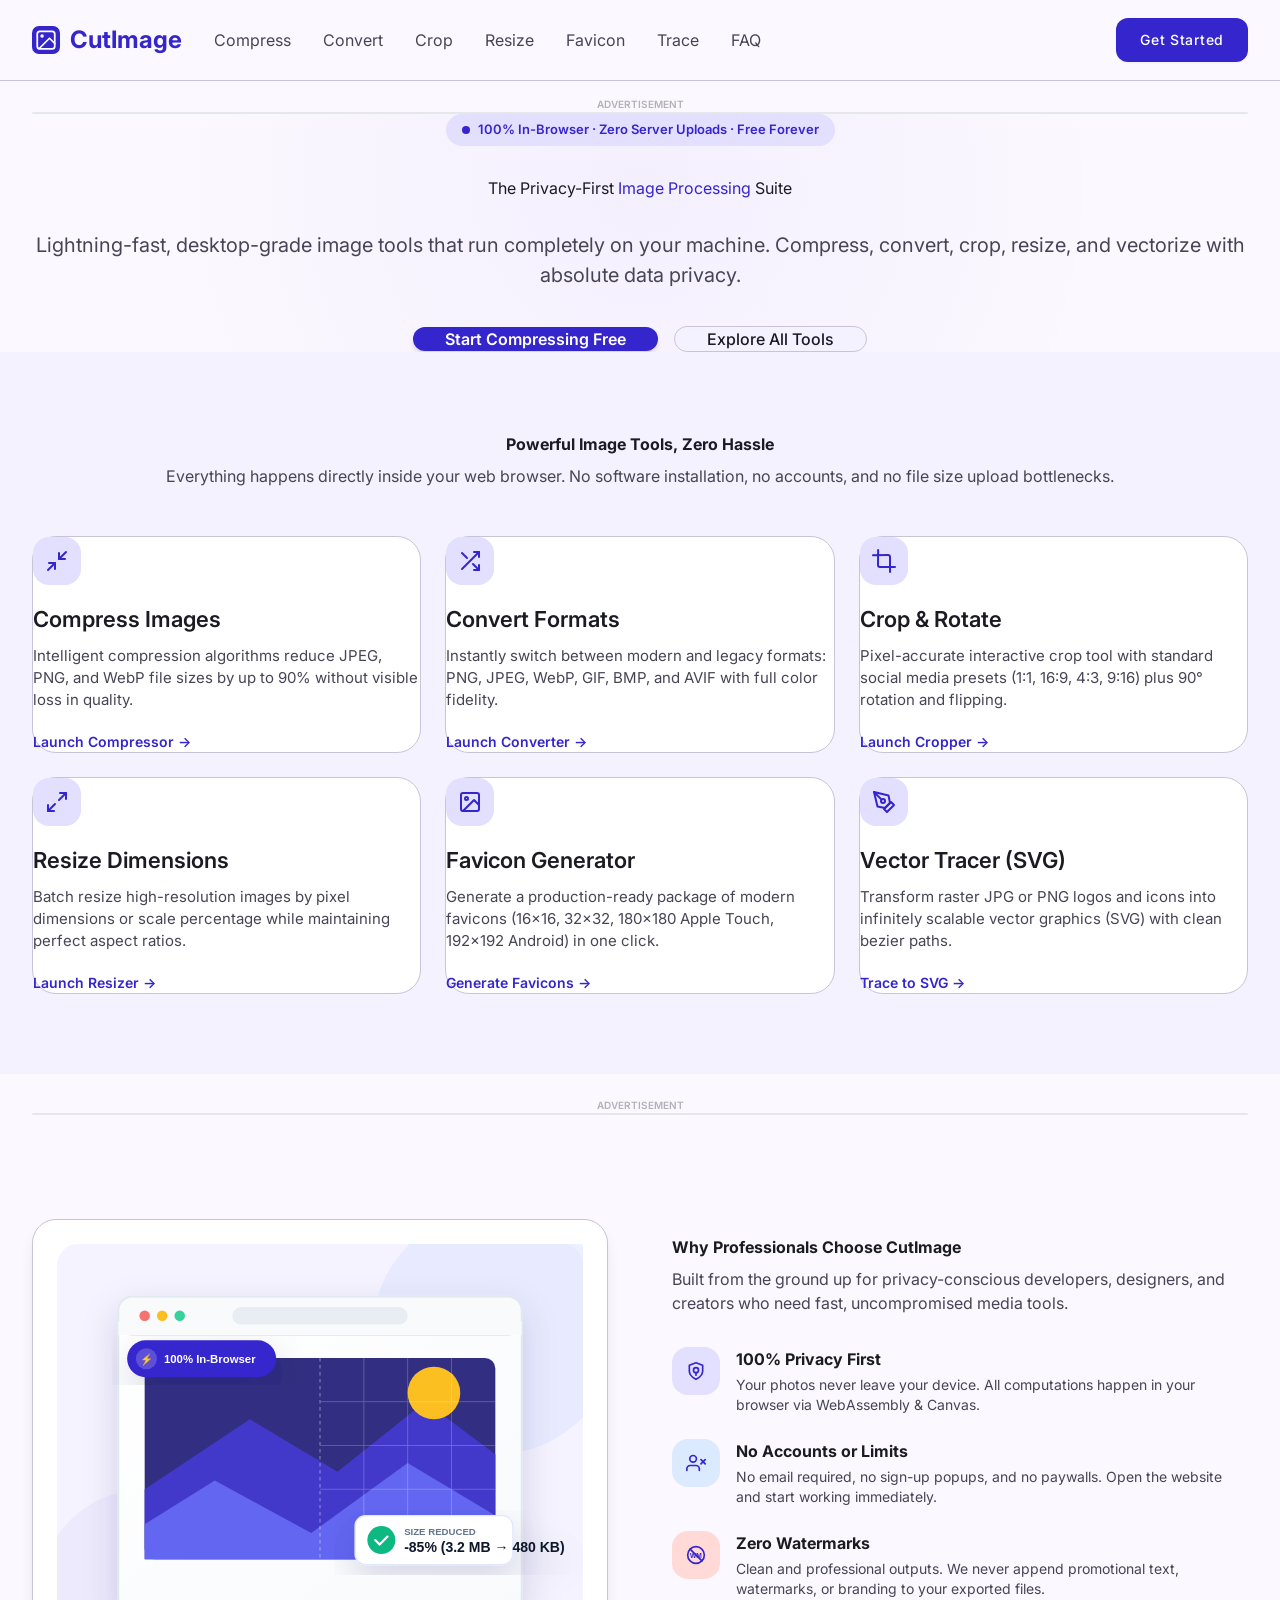
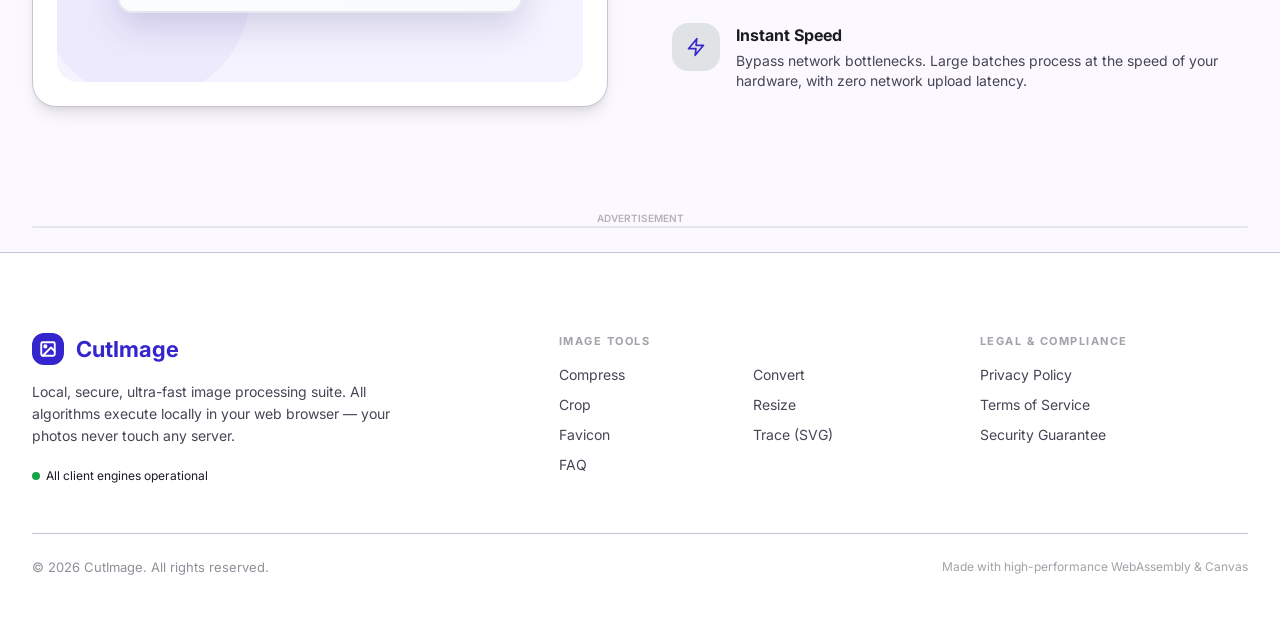
==== commit 0e727fe9: "feat: complete optimization, SEO enhancements, AdSense integration, and Cloudflare Pages setup" ====
--- a/index.html
+++ b/index.html
@@ -1,3 +1,399 @@
-﻿<!DOCTYPE html><html lang="en" dir="ltr"><head><meta charSet="utf-8"/><meta name="viewport" content="width=device-width, initial-scale=1"/><link rel="stylesheet" href="css/styles.css"/><link rel="preload" as="script" href="/_next/static/chunks/webpack-edb20c969174f75b.js?dpl=dpl_5fNS7hCHCfup5ck8YbDCSN3eF8Ep"/><link rel="preconnect" href="https://fonts.googleapis.com"/><link rel="preconnect" href="https://fonts.gstatic.com" crossorigin="anonymous"/><link href="https://fonts.googleapis.com/css2?family=Inter:wght@400;500;600;700;800&amp;display=swap" rel="stylesheet"/><link href="https://fonts.googleapis.com/css2?family=Material+Symbols+Outlined:opsz,wght,FILL,GRAD@20..48,100..700,0..1,-50..200" rel="stylesheet"/><script type="application/ld+json">{"@context":"https://schema.org","@type":"WebApplication","name":"CutImage","url":"https://imageresize.dev","description":"Free online image processing tools — compress, convert, crop, resize, and more.","applicationCategory":"Multimedia","operatingSystem":"All","browserRequirements":"Requires JavaScript"}</script><style>.drag-active{border-color:#3525cd!important;background:#f5f2ff!important}</style>
-</head><body><div hidden=""><!--$?--><template id="B:0"></template><!--/$--></div><div class="min-h-screen flex flex-col" dir="ltr"><header class="w-full top-0 sticky bg-surface-bright border-b border-outline-variant z-50 safe-area-top"><nav class="flex justify-between items-center h-20 px-margin-x-sm md:px-margin-x max-w-container-max mx-auto"><div class="flex items-center gap-stack-lg "><a class="font-bold text-[24px] leading-[32px] shrink-0 text-primary" title="CutImage - Home" href="index.html">CutImage</a><div class="hidden md:flex items-center  gap-8"><a title="Compress images online - CutImage" class="text-[16px] leading-[24px] transition-colors text-on-surface-variant hover:text-primary" href="compress.html">Compress</a><a title="Convert images online - CutImage" class="text-[16px] leading-[24px] transition-colors text-on-surface-variant hover:text-primary" href="convert.html">Convert</a><a title="Crop images online - CutImage" class="text-[16px] leading-[24px] transition-colors text-on-surface-variant hover:text-primary" href="crop.html">Crop</a><a title="Resize images online - CutImage" class="text-[16px] leading-[24px] transition-colors text-on-surface-variant hover:text-primary" href="resize.html">Resize</a><a title="Favicon images online - CutImage" class="text-[16px] leading-[24px] transition-colors text-on-surface-variant hover:text-primary" href="favicon.html">Favicon</a><a title="Trace images online - CutImage" class="text-[16px] leading-[24px] transition-colors text-on-surface-variant hover:text-primary" href="trace.html">Trace</a><a title="FAQ images online - CutImage" class="text-[16px] leading-[24px] transition-colors text-on-surface-variant hover:text-primary" href="faq.html">FAQ</a></div></div><div class="flex items-center gap-4 "><a class="bg-primary text-on-primary px-6 py-3 rounded-lg text-[14px] font-medium tracking-[0.7px] leading-[20px] hover:bg-primary-container transition-all" title="Get Started - Compress Images Online Free" href="compress.html">Get Started</a><button class="md:hidden flex items-center justify-center w-10 h-10 rounded-lg text-on-surface-variant hover:text-primary hover:bg-surface-container-low transition-colors" aria-label="Open menu" aria-expanded="false"><svg width="24" height="24" viewBox="0 0 24 24" fill="none" stroke="currentColor" stroke-width="2" stroke-linecap="round" stroke-linejoin="round"><line x1="3" y1="6" x2="21" y2="6"></line><line x1="3" y1="12" x2="21" y2="12"></line><line x1="3" y1="18" x2="21" y2="18"></line></svg></button></div></nav></header><main class="flex-1"><div><section class="relative flex flex-col items-center justify-center min-h-[580px] md:min-h-[716px] overflow-hidden px-margin-x-sm md:px-margin-x"><div class="absolute inset-0" style="background-image:url(&quot;data:image/svg+xml,%3Csvg viewBox=&#x27;0 0 1280 716&#x27; xmlns=&#x27;http://www.w3.org/2000/svg&#x27;%3E%3Crect x=&#x27;0&#x27; y=&#x27;0&#x27; height=&#x27;100%25&#x27; width=&#x27;100%25&#x27; fill=&#x27;url(%23grad)&#x27;/%3E%3Cdefs%3E%3CradialGradient id=&#x27;grad&#x27; gradientUnits=&#x27;userSpaceOnUse&#x27; cx=&#x27;50%25&#x27; cy=&#x27;50%25&#x27; r=&#x27;50%25&#x27;%3E%3Cstop stop-color=&#x27;rgba(79,70,229,0.08)&#x27; offset=&#x27;0&#x27;/%3E%3Cstop stop-color=&#x27;rgba(79,70,229,0)&#x27; offset=&#x27;0.7&#x27;/%3E%3C/radialGradient%3E%3C/defs%3E%3C/svg%3E&quot;)"></div><div class="absolute bottom-0 left-0 right-0 h-[96px] md:h-[128px] opacity-20 px-margin-x-sm md:px-margin-x"><div class="w-full h-full border-t border-l border-r border-dashed border-primary-fixed-dim rounded-t-2xl"></div></div><div class="max-w-[768px] flex flex-col items-center gap-4 relative z-10"><h1 class="text-[36px] md:text-[48px] font-bold text-on-surface tracking-[-1.2px] leading-[44px] md:leading-[56px] text-center">CutImage</h1><div class="max-w-[672px] text-center"><p class="text-[16px] md:text-[18px] leading-[24px] md:leading-[28px] text-on-surface-variant">Local, Secure, Fast Image Processing. The professional-grade utility for creators who value privacy and performance.</p></div><div class="flex gap-6 items-center pt-6"><a class="bg-primary-container text-on-primary text-[16px] md:text-[18px] leading-[24px] md:leading-[28px] px-8 md:px-10 py-[12px] md:py-[14px] rounded-xl font-semibold hover:bg-primary transition-colors" href="compress.html">Launch Web App</a></div></div></section><section class="bg-surface-container-low px-margin-x-sm md:px-margin-x py-section-padding-sm md:py-section-padding"><div class="max-w-container-max mx-auto flex flex-col gap-12 md:gap-16"><div class="text-center"><h2 class="text-[24px] md:text-[30px] font-semibold text-on-surface tracking-[-0.3px] leading-[32px] md:leading-[38px]">Powerful Tools, Zero Uploads</h2><p class="text-[16px] text-on-surface-variant leading-[24px] mt-2">Everything happens in your browser. Fast, private, and always available.</p></div><div class="grid grid-cols-1 md:grid-cols-2 lg:grid-cols-3 gap-4 md:gap-6"><a class="bg-surface-container-lowest border border-outline-variant rounded-xl p-6 md:p-8 flex flex-col gap-2 hover:shadow-lg hover:border-primary-fixed-dim transition-all duration-200 group" href="compress.html"><div class="bg-primary-fixed rounded-full w-12 h-12 flex items-center justify-center group-hover:bg-primary-fixed-dim transition-colors"><img alt="Compress icon" loading="lazy" width="20" height="20" decoding="async" data-nimg="1" class="w-5 h-5" style="color:transparent" src="/images/icon-compress.svg"/></div><h3 class="text-[20px] text-on-surface leading-[28px] font-semibold pt-4">Compress</h3><p class="text-[16px] text-on-surface-variant leading-[24px]">Reduce file size without sacrificing quality. Smart optimization for JPEG, PNG, and WebP.</p></a><a class="bg-surface-container-lowest border border-outline-variant rounded-xl p-6 md:p-8 flex flex-col gap-2 hover:shadow-lg hover:border-primary-fixed-dim transition-all duration-200 group" href="convert.html"><div class="bg-primary-fixed rounded-full w-12 h-12 flex items-center justify-center group-hover:bg-primary-fixed-dim transition-colors"><img alt="Convert icon" loading="lazy" width="20" height="20" decoding="async" data-nimg="1" class="w-5 h-5" style="color:transparent" src="/images/icon-convert.svg"/></div><h3 class="text-[20px] text-on-surface leading-[28px] font-semibold pt-4">Convert</h3><p class="text-[16px] text-on-surface-variant leading-[24px]">Switch between formats instantly. Support for modern types including AVIF and JPEG XL.</p></a><a class="bg-surface-container-lowest border border-outline-variant rounded-xl p-6 md:p-8 flex flex-col gap-2 hover:shadow-lg hover:border-primary-fixed-dim transition-all duration-200 group" href="crop.html"><div class="bg-primary-fixed rounded-full w-12 h-12 flex items-center justify-center group-hover:bg-primary-fixed-dim transition-colors"><img alt="Crop icon" loading="lazy" width="20" height="20" decoding="async" data-nimg="1" class="w-5 h-5" style="color:transparent" src="/images/icon-crop.svg"/></div><h3 class="text-[20px] text-on-surface leading-[28px] font-semibold pt-4">Crop</h3><p class="text-[16px] text-on-surface-variant leading-[24px]">Precision cropping with preset aspect ratios for social media and web standards.</p></a><a class="bg-surface-container-lowest border border-outline-variant rounded-xl p-6 md:p-8 flex flex-col gap-2 hover:shadow-lg hover:border-primary-fixed-dim transition-all duration-200 group" href="resize.html"><div class="bg-primary-fixed rounded-full w-12 h-12 flex items-center justify-center group-hover:bg-primary-fixed-dim transition-colors"><img alt="Resize icon" loading="lazy" width="20" height="20" decoding="async" data-nimg="1" class="w-5 h-5" style="color:transparent" src="/images/icon-resize.svg"/></div><h3 class="text-[20px] text-on-surface leading-[28px] font-semibold pt-4">Resize</h3><p class="text-[16px] text-on-surface-variant leading-[24px]">Bulk resize images by percentage or pixel dimension with high-quality resampling.</p></a><a class="bg-surface-container-lowest border border-outline-variant rounded-xl p-6 md:p-8 flex flex-col gap-2 hover:shadow-lg hover:border-primary-fixed-dim transition-all duration-200 group" href="favicon.html"><div class="bg-primary-fixed rounded-full w-12 h-12 flex items-center justify-center group-hover:bg-primary-fixed-dim transition-colors"><img alt="Favicon icon" loading="lazy" width="20" height="20" decoding="async" data-nimg="1" class="w-5 h-5" style="color:transparent" src="/images/icon-favicon.svg"/></div><h3 class="text-[20px] text-on-surface leading-[28px] font-semibold pt-4">Favicon</h3><p class="text-[16px] text-on-surface-variant leading-[24px]">Generate a full suite of favicons for all platforms from a single image upload.</p></a><a class="bg-surface-container-lowest border border-outline-variant rounded-xl p-6 md:p-8 flex flex-col gap-2 hover:shadow-lg hover:border-primary-fixed-dim transition-all duration-200 group" href="trace.html"><div class="bg-primary-fixed rounded-full w-12 h-12 flex items-center justify-center group-hover:bg-primary-fixed-dim transition-colors"><img alt="Trace icon" loading="lazy" width="20" height="20" decoding="async" data-nimg="1" class="w-5 h-5" style="color:transparent" src="/images/icon-trace.svg"/></div><h3 class="text-[20px] text-on-surface leading-[28px] font-semibold pt-4">Trace</h3><p class="text-[16px] text-on-surface-variant leading-[24px]">Transform raster images into scalable vector graphics (SVG) with clean paths.</p></a></div></div></section><section class="bg-surface-bright px-margin-x-sm md:px-margin-x py-section-padding-sm md:py-section-padding"><div class="max-w-container-max mx-auto flex flex-col lg:flex-row gap-12 md:gap-20 items-center"><div class="flex-1 w-full"><div class="border border-outline-variant rounded-2xl overflow-hidden"><img alt="CutImage Illustration" loading="lazy" width="560" height="566" decoding="async" data-nimg="1" class="w-full h-auto" style="color:transparent" srcSet="/_next/image?url=%2Fimages%2Fhero-illustration.png&amp;w=640&amp;q=75 1x, /_next/image?url=%2Fimages%2Fhero-illustration.png&amp;w=1200&amp;q=75 2x" src="/_next/image?url=%2Fimages%2Fhero-illustration.png&amp;w=1200&amp;q=75"/></div></div><div class="flex-1 flex flex-col gap-8 md:gap-12"><h2 class="text-[24px] md:text-[30px] font-semibold text-on-surface tracking-[-0.3px] leading-[32px] md:leading-[38px]">Why Choose CutImage?</h2><div class="flex gap-5 md:gap-6 items-start"><div class="w-12 h-12 md:w-14 md:h-14 rounded-xl flex items-center justify-center shrink-0 bg-primary-fixed"><img alt="Privacy First" loading="lazy" width="22" height="22" decoding="async" data-nimg="1" class="w-5 h-5" style="color:transparent" src="/images/icon-privacy.svg"/></div><div class="flex flex-col gap-1 md:gap-2"><h3 class="text-[16px] font-semibold text-on-surface leading-[24px]">Privacy First</h3><div><p class="text-[15px] md:text-[16px] text-on-surface-variant leading-[22px] md:leading-[24px]">Your data never leaves your device. We use Client-Side WASM</p><p class="text-[15px] md:text-[16px] text-on-surface-variant leading-[22px] md:leading-[24px]">technology to process everything locally in your browser.</p><p class="text-[15px] md:text-[16px] text-on-surface-variant leading-[22px] md:leading-[24px]">Security isn&#x27;t just a feature; it&#x27;s our foundation.</p></div></div></div><div class="flex gap-5 md:gap-6 items-start"><div class="w-12 h-12 md:w-14 md:h-14 rounded-xl flex items-center justify-center shrink-0 bg-info-container"><img alt="No Registration" loading="lazy" width="22" height="22" decoding="async" data-nimg="1" class="w-5 h-5" style="color:transparent" src="/images/icon-noreg.svg"/></div><div class="flex flex-col gap-1 md:gap-2"><h3 class="text-[16px] font-semibold text-on-surface leading-[24px]">No Registration</h3><div><p class="text-[15px] md:text-[16px] text-on-surface-variant leading-[22px] md:leading-[24px]">Jump right in — no account, no email, no sign-up required.</p><p class="text-[15px] md:text-[16px] text-on-surface-variant leading-[22px] md:leading-[24px]">Just drag, drop, and process. Your privacy starts the moment</p><p class="text-[15px] md:text-[16px] text-on-surface-variant leading-[22px] md:leading-[24px]">you arrive, not after you create an account.</p></div></div></div><div class="flex gap-5 md:gap-6 items-start"><div class="w-12 h-12 md:w-14 md:h-14 rounded-xl flex items-center justify-center shrink-0 bg-error-container"><img alt="No Watermarks" loading="lazy" width="22" height="22" decoding="async" data-nimg="1" class="w-5 h-5" style="color:transparent" src="/images/icon-nowatermark.svg"/></div><div class="flex flex-col gap-1 md:gap-2"><h3 class="text-[16px] font-semibold text-on-surface leading-[24px]">No Watermarks</h3><div><p class="text-[15px] md:text-[16px] text-on-surface-variant leading-[22px] md:leading-[24px]">Your results are yours — completely clean and unmarked.</p><p class="text-[15px] md:text-[16px] text-on-surface-variant leading-[22px] md:leading-[24px]">We never add watermarks, banners, or promotional overlays</p><p class="text-[15px] md:text-[16px] text-on-surface-variant leading-[22px] md:leading-[24px]">to your processed images. What you get is what you need.</p></div></div></div><div class="flex gap-5 md:gap-6 items-start"><div class="w-12 h-12 md:w-14 md:h-14 rounded-xl flex items-center justify-center shrink-0 bg-secondary-container"><img alt="Instant Speed" loading="lazy" width="22" height="22" decoding="async" data-nimg="1" class="w-5 h-5" style="color:transparent" src="/images/icon-speed.svg"/></div><div class="flex flex-col gap-1 md:gap-2"><h3 class="text-[16px] font-semibold text-on-surface leading-[24px]">Instant Speed</h3><div><p class="text-[15px] md:text-[16px] text-on-surface-variant leading-[22px] md:leading-[24px]">Eliminate network latency. By processing locally, we bypass</p><p class="text-[15px] md:text-[16px] text-on-surface-variant leading-[22px] md:leading-[24px]">upload and download times, delivering near-instant results even</p><p class="text-[15px] md:text-[16px] text-on-surface-variant leading-[22px] md:leading-[24px]">for large batches of high-resolution images.</p></div></div></div></div></div></section><section class="bg-primary px-margin-x-sm md:px-margin-x py-10 md:py-12"><div class="max-w-container-max mx-auto text-center"><h2 class="text-[18px] md:text-[20px] font-semibold text-on-primary leading-[26px] md:leading-[30px] mb-2">Free &amp; Private Image Processing</h2><p class="text-[15px] md:text-[16px] text-on-primary/90 leading-[22px] md:leading-[24px]">All processing done locally. No data uploaded. Free &amp; Open Source.</p></div></section></div><!--$?--><template id="B:1"></template><!--/$--></main><footer class="w-full border-t border-outline-variant bg-surface-container-lowest"><div class="px-margin-x-sm md:px-margin-x max-w-container-max mx-auto pt-section-padding-sm md:pt-section-padding pb-12 md:pb-16"><div class="grid grid-cols-1 md:grid-cols-12 gap-8 md:gap-12"><div class="md:col-span-5 flex flex-col gap-4"><div class="flex items-center gap-3 "><div class="w-8 h-8 bg-primary rounded-lg flex items-center justify-center"><svg width="18" height="18" viewBox="0 0 24 24" fill="none" stroke="white" stroke-width="2.5" stroke-linecap="round" stroke-linejoin="round"><rect x="3" y="3" width="18" height="18" rx="2" ry="2"></rect><circle cx="8.5" cy="8.5" r="1.5"></circle><polyline points="21 15 16 10 5 21"></polyline></svg></div><span class="font-bold text-[22px] leading-[28px] text-primary">CutImage</span></div><p class="text-[14px] leading-[22px] text-on-surface-variant max-w-[400px] ">Local, secure, fast image processing. All tools run entirely in your browser — nothing is uploaded to servers.</p><div class="flex items-center gap-3 pt-1 "><span class="inline-flex items-center gap-1.5 text-[12px] text-on-surface-variant/60 "><span class="w-2 h-2 rounded-full bg-success inline-block"></span>All systems online</span></div></div><div class="md:col-span-4 flex flex-col gap-4"><span class="text-[11px] font-bold text-on-surface-variant/50 tracking-[1.5px] uppercase leading-[16px]">Tools</span><nav class="grid grid-cols-2 gap-x-4 gap-y-2.5"><a class="text-[14px] leading-[20px] text-on-surface-variant hover:text-primary transition-colors w-fit " href="compress.html">Compress</a><a class="text-[14px] leading-[20px] text-on-surface-variant hover:text-primary transition-colors w-fit " href="convert.html">Convert</a><a class="text-[14px] leading-[20px] text-on-surface-variant hover:text-primary transition-colors w-fit " href="crop.html">Crop</a><a class="text-[14px] leading-[20px] text-on-surface-variant hover:text-primary transition-colors w-fit " href="resize.html">Resize</a><a class="text-[14px] leading-[20px] text-on-surface-variant hover:text-primary transition-colors w-fit " href="favicon.html">Favicon</a><a class="text-[14px] leading-[20px] text-on-surface-variant hover:text-primary transition-colors w-fit " href="trace.html">Trace</a><a class="text-[14px] leading-[20px] text-on-surface-variant hover:text-primary transition-colors w-fit " href="faq.html">FAQ</a></nav></div><div class="md:col-span-3 flex flex-col gap-4"><span class="text-[11px] font-bold text-on-surface-variant/50 tracking-[1.5px] uppercase leading-[16px]">Legal</span><nav class="flex flex-col gap-2.5 "><a class="text-[14px] leading-[20px] text-on-surface-variant hover:text-primary transition-colors w-fit" href="privacy.html">Privacy</a><a class="text-[14px] leading-[20px] text-on-surface-variant hover:text-primary transition-colors w-fit" href="terms.html">Terms</a></nav></div></div><div class="mt-10 md:mt-12 pt-6 border-t border-outline-variant flex flex-col sm:flex-row items-center justify-between gap-4 "><p class="text-[13px] leading-[18px] text-on-surface-variant/60">© <!-- -->2026<!-- --> CutImage. <!-- -->All rights reserved.</p><p class="text-[12px] leading-[16px] text-on-surface-variant/40">Made with ♥ for the web</p></div></div></footer></div><script>$RB=[];$RV=function(a){$RT=performance.now();for(var b=0;b<a.length;b+=2){var c=a[b],e=a[b+1];null!==e.parentNode&&e.parentNode.removeChild(e);var f=c.parentNode;if(f){var g=c.previousSibling,h=0;do{if(c&&8===c.nodeType){var d=c.data;if("/$"===d||"/&"===d)if(0===h)break;else h--;else"$"!==d&&"$?"!==d&&"$~"!==d&&"$!"!==d&&"&"!==d||h++}d=c.nextSibling;f.removeChild(c);c=d}while(c);for(;e.firstChild;)f.insertBefore(e.firstChild,c);g.data="$";g._reactRetry&&requestAnimationFrame(g._reactRetry)}}a.length=0};
-$RC=function(a,b){if(b=document.getElementById(b))(a=document.getElementById(a))?(a.previousSibling.data="$~",$RB.push(a,b),2===$RB.length&&("number"!==typeof $RT?requestAnimationFrame($RV.bind(null,$RB)):(a=performance.now(),setTimeout($RV.bind(null,$RB),2300>a&&2E3<a?2300-a:$RT+300-a)))):b.parentNode.removeChild(b)};$RC("B:1","S:1")</script><title>CutImage - Free Image Tools. Compress, Convert &amp; More</title><meta name="description" content="Free online image processing tools — compress JPEG, convert PNG to WebP, crop photos, resize images, generate favicons, and more. All local, no uploads."/><meta name="keywords" content="free image tools,online image processor,image compressor,image converter,image cropper,image resizer,favicon generator,image to svg"/><meta name="robots" content="index, follow"/><link rel="canonical" href="https://imageresize.dev/en"/><link rel="alternate" hrefLang="en" href="https://imageresize.dev/en"/><link rel="alternate" hrefLang="zh" href="https://imageresize.dev/zh"/><link rel="alternate" hrefLang="ja" href="https://imageresize.dev/ja"/><link rel="alternate" hrefLang="fr" href="https://imageresize.dev/fr"/><link rel="alternate" hrefLang="de" href="https://imageresize.dev/de"/><link rel="alternate" hrefLang="es" href="https://imageresize.dev/es"/><link rel="alternate" hrefLang="ar" href="https://imageresize.dev/ar"/><meta property="og:title" content="CutImage - Free Image Tools. Compress, Convert &amp; More"/><meta property="og:description" content="Free online image processing tools — compress JPEG, convert PNG to WebP, crop photos, resize images, generate favicons, and more. All local, no uploads."/><meta property="og:url" content="https://imageresize.dev/en"/><meta property="og:site_name" content="CutImage"/><meta property="og:locale" content="en_US"/><meta property="og:type" content="website"/><meta name="twitter:card" content="summary_large_image"/><meta name="twitter:title" content="CutImage - Free Image Tools. Compress, Convert &amp; More"/><meta name="twitter:description" content="Free online image processing tools — compress JPEG, convert PNG to WebP, crop photos, resize images, generate favicons, and more. All local, no uploads."/><link rel="icon" href="/favicon.svg" type="image/svg+xml"/><link rel="apple-touch-icon" href="/apple-touch-icon.svg" type="image/svg+xml"/><script>document.querySelectorAll('body link[rel="icon"], body link[rel="apple-touch-icon"]').forEach(el => document.head.appendChild(el))</script><script>$RC("B:0","S:0")</script><script>(self.__next_f=self.__next_f||[]).push([0])</script></body></html>+<!DOCTYPE html>
+<html lang="en" dir="ltr">
+<head>
+  <meta charset="utf-8"/>
+  <meta name="viewport" content="width=device-width, initial-scale=1"/>
+  <title>CutImage - Free Online Image Tools | Compress, Convert, Resize & Vectorize</title>
+  <meta name="description" content="100% Private, Client-Side Image Tools. Compress JPEG, PNG & WebP, convert formats, crop photos, bulk resize images, generate multi-size favicons, and trace vector SVG entirely in your browser."/>
+  <meta name="keywords" content="image compressor, convert image, crop image online, bulk image resizer, favicon generator, image to svg, client-side image editor, private image tools, free web image processor"/>
+  <meta name="robots" content="index, follow"/>
+  <link rel="canonical" href="https://imageresize.dev/"/>
+
+  <!-- Open Graph / Facebook -->
+  <meta property="og:type" content="website"/>
+  <meta property="og:url" content="https://imageresize.dev/"/>
+  <meta property="og:title" content="CutImage - Free Online Image Tools | Compress, Convert, Resize & Vectorize"/>
+  <meta property="og:description" content="Process images 100% locally in your browser. Zero server uploads, maximum privacy, lightning-fast execution."/>
+  <meta property="og:image" content="https://imageresize.dev/images/hero-illustration.svg"/>
+  <meta property="og:site_name" content="CutImage"/>
+
+  <!-- Twitter -->
+  <meta name="twitter:card" content="summary_large_image"/>
+  <meta name="twitter:url" content="https://imageresize.dev/"/>
+  <meta name="twitter:title" content="CutImage - Free Online Image Tools"/>
+  <meta name="twitter:description" content="High performance client-side image optimization suite. Compress, convert, crop, resize, and vectorize images securely."/>
+  <meta name="twitter:image" content="https://imageresize.dev/images/hero-illustration.svg"/>
+
+  <!-- Icons -->
+  <link rel="icon" href="favicon.svg" type="image/svg+xml"/>
+  <link rel="apple-touch-icon" href="apple-touch-icon.svg" type="image/svg+xml"/>
+
+  <!-- Styles & Fonts -->
+  <link rel="stylesheet" href="css/styles.css"/>
+  <link rel="preconnect" href="https://fonts.googleapis.com"/>
+  <link rel="preconnect" href="https://fonts.gstatic.com" crossorigin="anonymous"/>
+  <link href="https://fonts.googleapis.com/css2?family=Inter:wght@400;500;600;700;800&display=swap" rel="stylesheet"/>
+  <link href="https://fonts.googleapis.com/css2?family=Material+Symbols+Outlined:opsz,wght,FILL,GRAD@20..48,100..700,0..1,-50..200" rel="stylesheet"/>
+
+  <!-- Google AdSense -->
+  <script async src="https://pagead2.googlesyndication.com/pagead/js/adsbygoogle.js?client=ca-pub-XXXXXXXXXXXXXXXX" crossorigin="anonymous"></script>
+
+  <!-- Structured Data -->
+  <script type="application/ld+json">
+  {
+    "@context": "https://schema.org",
+    "@graph": [
+      {
+        "@type": "WebSite",
+        "@id": "https://imageresize.dev/#website",
+        "url": "https://imageresize.dev/",
+        "name": "CutImage",
+        "description": "Free online client-side image processing suite",
+        "publisher": {
+          "@type": "Organization",
+          "name": "CutImage",
+          "logo": "https://imageresize.dev/favicon.svg"
+        }
+      },
+      {
+        "@type": "WebApplication",
+        "@id": "https://imageresize.dev/#webapp",
+        "name": "CutImage Suite",
+        "url": "https://imageresize.dev/",
+        "applicationCategory": "MultimediaApplication",
+        "operatingSystem": "All",
+        "browserRequirements": "Requires JavaScript. Works in Chrome, Edge, Firefox, Safari.",
+        "offers": {
+          "@type": "Offer",
+          "price": "0",
+          "priceCurrency": "USD"
+        }
+      }
+    ]
+  }
+  </script>
+</head>
+<body>
+  <div class="min-h-screen flex flex-col" dir="ltr">
+    <!-- Header -->
+    <header class="w-full top-0 sticky bg-surface-bright border-b border-outline-variant z-50 safe-area-top">
+      <nav class="flex justify-between items-center h-20 px-margin-x-sm md:px-margin-x max-w-container-max mx-auto">
+        <div class="flex items-center gap-stack-lg">
+          <a class="font-bold text-[24px] leading-[32px] shrink-0 text-primary flex items-center gap-2.5" title="CutImage - Home" href="index.html">
+            <svg width="28" height="28" viewBox="0 0 32 32" fill="none">
+              <rect width="32" height="32" rx="8" fill="#3525cd"/>
+              <rect x="6" y="6" width="20" height="20" rx="3" stroke="#ffffff" stroke-width="2"/>
+              <circle cx="11.5" cy="11.5" r="2" fill="#ffffff"/>
+              <polyline points="26 20 20 14 8 26" stroke="#ffffff" stroke-width="2" stroke-linecap="round" stroke-linejoin="round"/>
+            </svg>
+            CutImage
+          </a>
+          <div class="hidden md:flex items-center gap-8">
+            <a title="Compress images online" class="text-[16px] leading-[24px] transition-colors text-on-surface-variant hover:text-primary" href="compress.html">Compress</a>
+            <a title="Convert image formats" class="text-[16px] leading-[24px] transition-colors text-on-surface-variant hover:text-primary" href="convert.html">Convert</a>
+            <a title="Crop photos online" class="text-[16px] leading-[24px] transition-colors text-on-surface-variant hover:text-primary" href="crop.html">Crop</a>
+            <a title="Resize image dimensions" class="text-[16px] leading-[24px] transition-colors text-on-surface-variant hover:text-primary" href="resize.html">Resize</a>
+            <a title="Generate favicons" class="text-[16px] leading-[24px] transition-colors text-on-surface-variant hover:text-primary" href="favicon.html">Favicon</a>
+            <a title="Trace bitmap to SVG" class="text-[16px] leading-[24px] transition-colors text-on-surface-variant hover:text-primary" href="trace.html">Trace</a>
+            <a title="Frequently Asked Questions" class="text-[16px] leading-[24px] transition-colors text-on-surface-variant hover:text-primary" href="faq.html">FAQ</a>
+          </div>
+        </div>
+        <div class="flex items-center gap-4">
+          <a class="bg-primary text-on-primary px-6 py-3 rounded-lg text-[14px] font-medium tracking-[0.7px] leading-[20px] hover:bg-primary-container transition-all shadow-sm" title="Get Started - Compress Images Free" href="compress.html">Get Started</a>
+          <button class="md:hidden flex items-center justify-center w-10 h-10 rounded-lg text-on-surface-variant hover:text-primary hover:bg-surface-container-low transition-colors" aria-label="Open menu" aria-expanded="false">
+            <svg width="24" height="24" viewBox="0 0 24 24" fill="none" stroke="currentColor" stroke-width="2" stroke-linecap="round" stroke-linejoin="round">
+              <line x1="3" y1="6" x2="21" y2="6"></line>
+              <line x1="3" y1="12" x2="21" y2="12"></line>
+              <line x1="3" y1="18" x2="21" y2="18"></line>
+            </svg>
+          </button>
+        </div>
+      </nav>
+    </header>
+
+    <!-- Top Ad Placement -->
+    <div class="w-full max-w-container-max mx-auto px-margin-x-sm md:px-margin-x pt-4">
+      <div class="text-[10px] uppercase tracking-wider text-on-surface-variant/40 text-center mb-1 font-semibold">Advertisement</div>
+      <div class="min-h-[90px] bg-surface-container-low/60 border border-outline-variant/40 rounded-xl flex items-center justify-center overflow-hidden">
+        <ins class="adsbygoogle"
+             style="display:block"
+             data-ad-client="ca-pub-XXXXXXXXXXXXXXXX"
+             data-ad-slot="1234567890"
+             data-ad-format="auto"
+             data-full-width-responsive="true"></ins>
+      </div>
+    </div>
+
+    <!-- Main Content -->
+    <main class="flex-1">
+      <!-- Hero Section -->
+      <section class="relative flex flex-col items-center justify-center min-h-[520px] md:min-h-[640px] overflow-hidden px-margin-x-sm md:px-margin-x">
+        <div class="absolute inset-0 pointer-events-none opacity-40" style="background: radial-gradient(circle at 50% 30%, rgba(79,70,229,0.12) 0%, rgba(255,255,255,0) 70%);"></div>
+        
+        <div class="max-w-[820px] flex flex-col items-center gap-5 relative z-10 text-center">
+          <div class="inline-flex items-center gap-2 px-4 py-1.5 rounded-full bg-primary-fixed text-primary text-[13px] font-semibold tracking-wide">
+            <span class="w-2 h-2 rounded-full bg-primary animate-pulse"></span>
+            100% In-Browser · Zero Server Uploads · Free Forever
+          </div>
+          <h1 class="text-[38px] md:text-[56px] font-extrabold text-on-surface tracking-[-1.5px] leading-[44px] md:leading-[64px]">
+            The Privacy-First <span class="text-primary">Image Processing</span> Suite
+          </h1>
+          <p class="text-[17px] md:text-[20px] leading-[26px] md:leading-[30px] text-on-surface-variant max-w-[680px]">
+            Lightning-fast, desktop-grade image tools that run completely on your machine. Compress, convert, crop, resize, and vectorize with absolute data privacy.
+          </p>
+          <div class="flex flex-wrap gap-4 items-center justify-center pt-4">
+            <a class="bg-primary text-on-primary text-[16px] leading-[24px] px-8 py-3.5 rounded-xl font-semibold hover:bg-primary-container shadow-md hover:shadow-lg transition-all" href="compress.html">
+              Start Compressing Free
+            </a>
+            <a class="bg-surface-container-low text-on-surface border border-outline-variant text-[16px] leading-[24px] px-8 py-3.5 rounded-xl font-medium hover:bg-surface-container transition-all" href="convert.html">
+              Explore All Tools
+            </a>
+          </div>
+        </div>
+      </section>
+
+      <!-- Grid of Tools -->
+      <section class="bg-surface-container-low px-margin-x-sm md:px-margin-x py-section-padding-sm md:py-section-padding">
+        <div class="max-w-container-max mx-auto flex flex-col gap-12">
+          <div class="text-center max-w-[700px] mx-auto">
+            <h2 class="text-[28px] md:text-[36px] font-bold text-on-surface tracking-[-0.5px] leading-[36px] md:leading-[44px]">
+              Powerful Image Tools, Zero Hassle
+            </h2>
+            <p class="text-[16px] text-on-surface-variant leading-[24px] mt-2">
+              Everything happens directly inside your web browser. No software installation, no accounts, and no file size upload bottlenecks.
+            </p>
+          </div>
+
+          <div class="grid grid-cols-1 md:grid-cols-2 lg:grid-cols-3 gap-6">
+            <!-- Tool 1: Compress -->
+            <a class="bg-surface-container-lowest border border-outline-variant rounded-2xl p-7 flex flex-col gap-3 hover:shadow-xl hover:border-primary transition-all duration-200 group" href="compress.html">
+              <div class="bg-primary-fixed rounded-xl w-12 h-12 flex items-center justify-center group-hover:bg-primary-fixed-dim transition-colors">
+                <img alt="Compress icon" width="24" height="24" class="w-6 h-6" src="images/icon-compress.svg"/>
+              </div>
+              <h3 class="text-[22px] text-on-surface leading-[28px] font-semibold pt-2 group-hover:text-primary transition-colors">Compress Images</h3>
+              <p class="text-[15px] text-on-surface-variant leading-[22px]">Intelligent compression algorithms reduce JPEG, PNG, and WebP file sizes by up to 90% without visible loss in quality.</p>
+              <div class="pt-2 text-[14px] font-semibold text-primary flex items-center gap-1 group-hover:translate-x-1 transition-transform">
+                Launch Compressor &rarr;
+              </div>
+            </a>
+
+            <!-- Tool 2: Convert -->
+            <a class="bg-surface-container-lowest border border-outline-variant rounded-2xl p-7 flex flex-col gap-3 hover:shadow-xl hover:border-primary transition-all duration-200 group" href="convert.html">
+              <div class="bg-primary-fixed rounded-xl w-12 h-12 flex items-center justify-center group-hover:bg-primary-fixed-dim transition-colors">
+                <img alt="Convert icon" width="24" height="24" class="w-6 h-6" src="images/icon-convert.svg"/>
+              </div>
+              <h3 class="text-[22px] text-on-surface leading-[28px] font-semibold pt-2 group-hover:text-primary transition-colors">Convert Formats</h3>
+              <p class="text-[15px] text-on-surface-variant leading-[22px]">Instantly switch between modern and legacy formats: PNG, JPEG, WebP, GIF, BMP, and AVIF with full color fidelity.</p>
+              <div class="pt-2 text-[14px] font-semibold text-primary flex items-center gap-1 group-hover:translate-x-1 transition-transform">
+                Launch Converter &rarr;
+              </div>
+            </a>
+
+            <!-- Tool 3: Crop -->
+            <a class="bg-surface-container-lowest border border-outline-variant rounded-2xl p-7 flex flex-col gap-3 hover:shadow-xl hover:border-primary transition-all duration-200 group" href="crop.html">
+              <div class="bg-primary-fixed rounded-xl w-12 h-12 flex items-center justify-center group-hover:bg-primary-fixed-dim transition-colors">
+                <img alt="Crop icon" width="24" height="24" class="w-6 h-6" src="images/icon-crop.svg"/>
+              </div>
+              <h3 class="text-[22px] text-on-surface leading-[28px] font-semibold pt-2 group-hover:text-primary transition-colors">Crop & Rotate</h3>
+              <p class="text-[15px] text-on-surface-variant leading-[22px]">Pixel-accurate interactive crop tool with standard social media presets (1:1, 16:9, 4:3, 9:16) plus 90° rotation and flipping.</p>
+              <div class="pt-2 text-[14px] font-semibold text-primary flex items-center gap-1 group-hover:translate-x-1 transition-transform">
+                Launch Cropper &rarr;
+              </div>
+            </a>
+
+            <!-- Tool 4: Resize -->
+            <a class="bg-surface-container-lowest border border-outline-variant rounded-2xl p-7 flex flex-col gap-3 hover:shadow-xl hover:border-primary transition-all duration-200 group" href="resize.html">
+              <div class="bg-primary-fixed rounded-xl w-12 h-12 flex items-center justify-center group-hover:bg-primary-fixed-dim transition-colors">
+                <img alt="Resize icon" width="24" height="24" class="w-6 h-6" src="images/icon-resize.svg"/>
+              </div>
+              <h3 class="text-[22px] text-on-surface leading-[28px] font-semibold pt-2 group-hover:text-primary transition-colors">Resize Dimensions</h3>
+              <p class="text-[15px] text-on-surface-variant leading-[22px]">Batch resize high-resolution images by pixel dimensions or scale percentage while maintaining perfect aspect ratios.</p>
+              <div class="pt-2 text-[14px] font-semibold text-primary flex items-center gap-1 group-hover:translate-x-1 transition-transform">
+                Launch Resizer &rarr;
+              </div>
+            </a>
+
+            <!-- Tool 5: Favicon -->
+            <a class="bg-surface-container-lowest border border-outline-variant rounded-2xl p-7 flex flex-col gap-3 hover:shadow-xl hover:border-primary transition-all duration-200 group" href="favicon.html">
+              <div class="bg-primary-fixed rounded-xl w-12 h-12 flex items-center justify-center group-hover:bg-primary-fixed-dim transition-colors">
+                <img alt="Favicon icon" width="24" height="24" class="w-6 h-6" src="images/icon-favicon.svg"/>
+              </div>
+              <h3 class="text-[22px] text-on-surface leading-[28px] font-semibold pt-2 group-hover:text-primary transition-colors">Favicon Generator</h3>
+              <p class="text-[15px] text-on-surface-variant leading-[22px]">Generate a production-ready package of modern favicons (16x16, 32x32, 180x180 Apple Touch, 192x192 Android) in one click.</p>
+              <div class="pt-2 text-[14px] font-semibold text-primary flex items-center gap-1 group-hover:translate-x-1 transition-transform">
+                Generate Favicons &rarr;
+              </div>
+            </a>
+
+            <!-- Tool 6: Trace -->
+            <a class="bg-surface-container-lowest border border-outline-variant rounded-2xl p-7 flex flex-col gap-3 hover:shadow-xl hover:border-primary transition-all duration-200 group" href="trace.html">
+              <div class="bg-primary-fixed rounded-xl w-12 h-12 flex items-center justify-center group-hover:bg-primary-fixed-dim transition-colors">
+                <img alt="Trace icon" width="24" height="24" class="w-6 h-6" src="images/icon-trace.svg"/>
+              </div>
+              <h3 class="text-[22px] text-on-surface leading-[28px] font-semibold pt-2 group-hover:text-primary transition-colors">Vector Tracer (SVG)</h3>
+              <p class="text-[15px] text-on-surface-variant leading-[22px]">Transform raster JPG or PNG logos and icons into infinitely scalable vector graphics (SVG) with clean bezier paths.</p>
+              <div class="pt-2 text-[14px] font-semibold text-primary flex items-center gap-1 group-hover:translate-x-1 transition-transform">
+                Trace to SVG &rarr;
+              </div>
+            </a>
+          </div>
+        </div>
+      </section>
+
+      <!-- Mid-Content Ad Placement -->
+      <div class="w-full max-w-container-max mx-auto px-margin-x-sm md:px-margin-x py-6">
+        <div class="text-[10px] uppercase tracking-wider text-on-surface-variant/40 text-center mb-1 font-semibold">Advertisement</div>
+        <div class="min-h-[250px] bg-surface-container-low/60 border border-outline-variant/40 rounded-xl flex items-center justify-center overflow-hidden">
+          <ins class="adsbygoogle"
+               style="display:block"
+               data-ad-client="ca-pub-XXXXXXXXXXXXXXXX"
+               data-ad-slot="2345678901"
+               data-ad-format="auto"
+               data-full-width-responsive="true"></ins>
+        </div>
+      </div>
+
+      <!-- Feature Highlight / Why Choose CutImage -->
+      <section class="bg-surface-bright px-margin-x-sm md:px-margin-x py-section-padding-sm md:py-section-padding">
+        <div class="max-w-container-max mx-auto flex flex-col lg:flex-row gap-12 md:gap-16 items-center">
+          <div class="flex-1 w-full">
+            <div class="border border-outline-variant rounded-2xl overflow-hidden shadow-lg bg-surface-container-lowest p-6 flex items-center justify-center">
+              <img alt="CutImage Local Processing Architecture" width="560" height="420" class="w-full h-auto" src="images/hero-illustration.svg"/>
+            </div>
+          </div>
+
+          <div class="flex-1 flex flex-col gap-8">
+            <div>
+              <h2 class="text-[28px] md:text-[36px] font-bold text-on-surface tracking-[-0.5px] leading-[36px] md:leading-[44px]">
+                Why Professionals Choose CutImage
+              </h2>
+              <p class="text-[16px] text-on-surface-variant leading-[24px] mt-2">
+                Built from the ground up for privacy-conscious developers, designers, and creators who need fast, uncompromised media tools.
+              </p>
+            </div>
+
+            <div class="grid grid-cols-1 sm:grid-cols-2 gap-6">
+              <!-- Feature 1 -->
+              <div class="flex gap-4 items-start">
+                <div class="w-12 h-12 rounded-xl flex items-center justify-center shrink-0 bg-primary-fixed">
+                  <img alt="Privacy First" width="22" height="22" class="w-5 h-5" src="images/icon-privacy.svg"/>
+                </div>
+                <div>
+                  <h3 class="text-[16px] font-bold text-on-surface leading-[24px]">100% Privacy First</h3>
+                  <p class="text-[14px] text-on-surface-variant leading-[20px] mt-1">Your photos never leave your device. All computations happen in your browser via WebAssembly & Canvas.</p>
+                </div>
+              </div>
+
+              <!-- Feature 2 -->
+              <div class="flex gap-4 items-start">
+                <div class="w-12 h-12 rounded-xl flex items-center justify-center shrink-0 bg-info-container">
+                  <img alt="No Registration" width="22" height="22" class="w-5 h-5" src="images/icon-noreg.svg"/>
+                </div>
+                <div>
+                  <h3 class="text-[16px] font-bold text-on-surface leading-[24px]">No Accounts or Limits</h3>
+                  <p class="text-[14px] text-on-surface-variant leading-[20px] mt-1">No email required, no sign-up popups, and no paywalls. Open the website and start working immediately.</p>
+                </div>
+              </div>
+
+              <!-- Feature 3 -->
+              <div class="flex gap-4 items-start">
+                <div class="w-12 h-12 rounded-xl flex items-center justify-center shrink-0 bg-error-container">
+                  <img alt="No Watermarks" width="22" height="22" class="w-5 h-5" src="images/icon-nowatermark.svg"/>
+                </div>
+                <div>
+                  <h3 class="text-[16px] font-bold text-on-surface leading-[24px]">Zero Watermarks</h3>
+                  <p class="text-[14px] text-on-surface-variant leading-[20px] mt-1">Clean and professional outputs. We never append promotional text, watermarks, or branding to your exported files.</p>
+                </div>
+              </div>
+
+              <!-- Feature 4 -->
+              <div class="flex gap-4 items-start">
+                <div class="w-12 h-12 rounded-xl flex items-center justify-center shrink-0 bg-secondary-container">
+                  <img alt="Instant Speed" width="22" height="22" class="w-5 h-5" src="images/icon-speed.svg"/>
+                </div>
+                <div>
+                  <h3 class="text-[16px] font-bold text-on-surface leading-[24px]">Instant Speed</h3>
+                  <p class="text-[14px] text-on-surface-variant leading-[20px] mt-1">Bypass network bottlenecks. Large batches process at the speed of your hardware, with zero network upload latency.</p>
+                </div>
+              </div>
+            </div>
+          </div>
+        </div>
+      </section>
+
+      <!-- Bottom Banner Ad Placement -->
+      <div class="w-full max-w-container-max mx-auto px-margin-x-sm md:px-margin-x py-6">
+        <div class="text-[10px] uppercase tracking-wider text-on-surface-variant/40 text-center mb-1 font-semibold">Advertisement</div>
+        <div class="min-h-[90px] bg-surface-container-low/60 border border-outline-variant/40 rounded-xl flex items-center justify-center overflow-hidden">
+          <ins class="adsbygoogle"
+               style="display:block"
+               data-ad-client="ca-pub-XXXXXXXXXXXXXXXX"
+               data-ad-slot="3456789012"
+               data-ad-format="auto"
+               data-full-width-responsive="true"></ins>
+        </div>
+      </div>
+    </main>
+
+    <!-- Footer -->
+    <footer class="w-full border-t border-outline-variant bg-surface-container-lowest">
+      <div class="px-margin-x-sm md:px-margin-x max-w-container-max mx-auto pt-section-padding-sm md:pt-section-padding pb-12">
+        <div class="grid grid-cols-1 md:grid-cols-12 gap-8 md:gap-12">
+          <!-- Brand -->
+          <div class="md:col-span-5 flex flex-col gap-4">
+            <div class="flex items-center gap-3">
+              <div class="w-8 h-8 bg-primary rounded-lg flex items-center justify-center">
+                <svg width="18" height="18" viewBox="0 0 24 24" fill="none" stroke="white" stroke-width="2.5" stroke-linecap="round" stroke-linejoin="round">
+                  <rect x="3" y="3" width="18" height="18" rx="2" ry="2"></rect>
+                  <circle cx="8.5" cy="8.5" r="1.5"></circle>
+                  <polyline points="21 15 16 10 5 21"></polyline>
+                </svg>
+              </div>
+              <span class="font-bold text-[22px] leading-[28px] text-primary">CutImage</span>
+            </div>
+            <p class="text-[14px] leading-[22px] text-on-surface-variant max-w-[400px]">
+              Local, secure, ultra-fast image processing suite. All algorithms execute locally in your web browser — your photos never touch any server.
+            </p>
+            <div class="flex items-center gap-3 pt-1">
+              <span class="inline-flex items-center gap-1.5 text-[12px] text-on-surface-variant/70">
+                <span class="w-2 h-2 rounded-full bg-success inline-block"></span>All client engines operational
+              </span>
+            </div>
+          </div>
+
+          <!-- Tools Links -->
+          <div class="md:col-span-4 flex flex-col gap-4">
+            <span class="text-[11px] font-bold text-on-surface-variant/50 tracking-[1.5px] uppercase leading-[16px]">Image Tools</span>
+            <nav class="grid grid-cols-2 gap-x-4 gap-y-2.5">
+              <a class="text-[14px] leading-[20px] text-on-surface-variant hover:text-primary transition-colors" href="compress.html">Compress</a>
+              <a class="text-[14px] leading-[20px] text-on-surface-variant hover:text-primary transition-colors" href="convert.html">Convert</a>
+              <a class="text-[14px] leading-[20px] text-on-surface-variant hover:text-primary transition-colors" href="crop.html">Crop</a>
+              <a class="text-[14px] leading-[20px] text-on-surface-variant hover:text-primary transition-colors" href="resize.html">Resize</a>
+              <a class="text-[14px] leading-[20px] text-on-surface-variant hover:text-primary transition-colors" href="favicon.html">Favicon</a>
+              <a class="text-[14px] leading-[20px] text-on-surface-variant hover:text-primary transition-colors" href="trace.html">Trace (SVG)</a>
+              <a class="text-[14px] leading-[20px] text-on-surface-variant hover:text-primary transition-colors" href="faq.html">FAQ</a>
+            </nav>
+          </div>
+
+          <!-- Legal & Info -->
+          <div class="md:col-span-3 flex flex-col gap-4">
+            <span class="text-[11px] font-bold text-on-surface-variant/50 tracking-[1.5px] uppercase leading-[16px]">Legal & Compliance</span>
+            <nav class="flex flex-col gap-2.5">
+              <a class="text-[14px] leading-[20px] text-on-surface-variant hover:text-primary transition-colors" href="privacy.html">Privacy Policy</a>
+              <a class="text-[14px] leading-[20px] text-on-surface-variant hover:text-primary transition-colors" href="terms.html">Terms of Service</a>
+              <a class="text-[14px] leading-[20px] text-on-surface-variant hover:text-primary transition-colors" href="faq.html#privacy">Security Guarantee</a>
+            </nav>
+          </div>
+        </div>
+
+        <div class="mt-10 md:mt-12 pt-6 border-t border-outline-variant flex flex-col sm:flex-row items-center justify-between gap-4">
+          <p class="text-[13px] leading-[18px] text-on-surface-variant/60">&copy; 2026 CutImage. All rights reserved.</p>
+          <p class="text-[12px] leading-[16px] text-on-surface-variant/50">Made with high-performance WebAssembly & Canvas</p>
+        </div>
+      </div>
+    </footer>
+  </div>
+
+  <script src="js/app.js"></script>
+</body>
+</html>
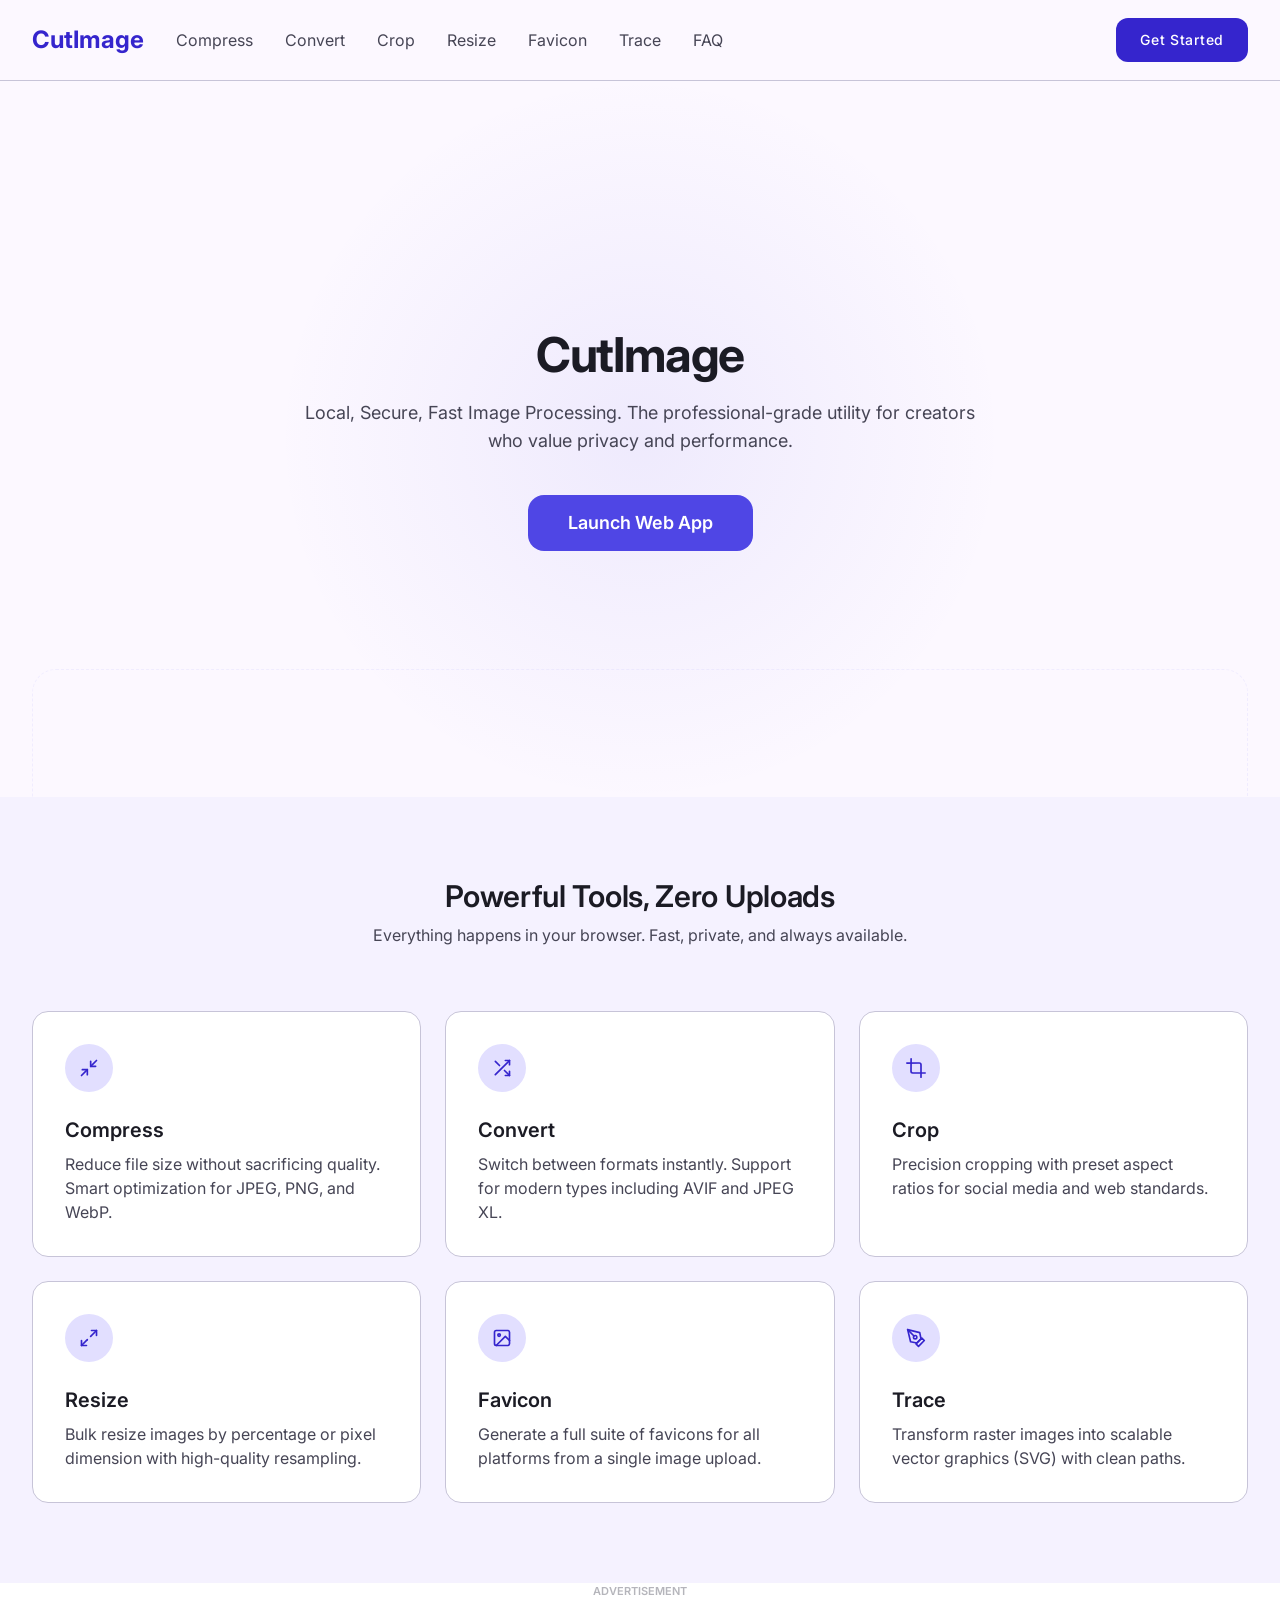
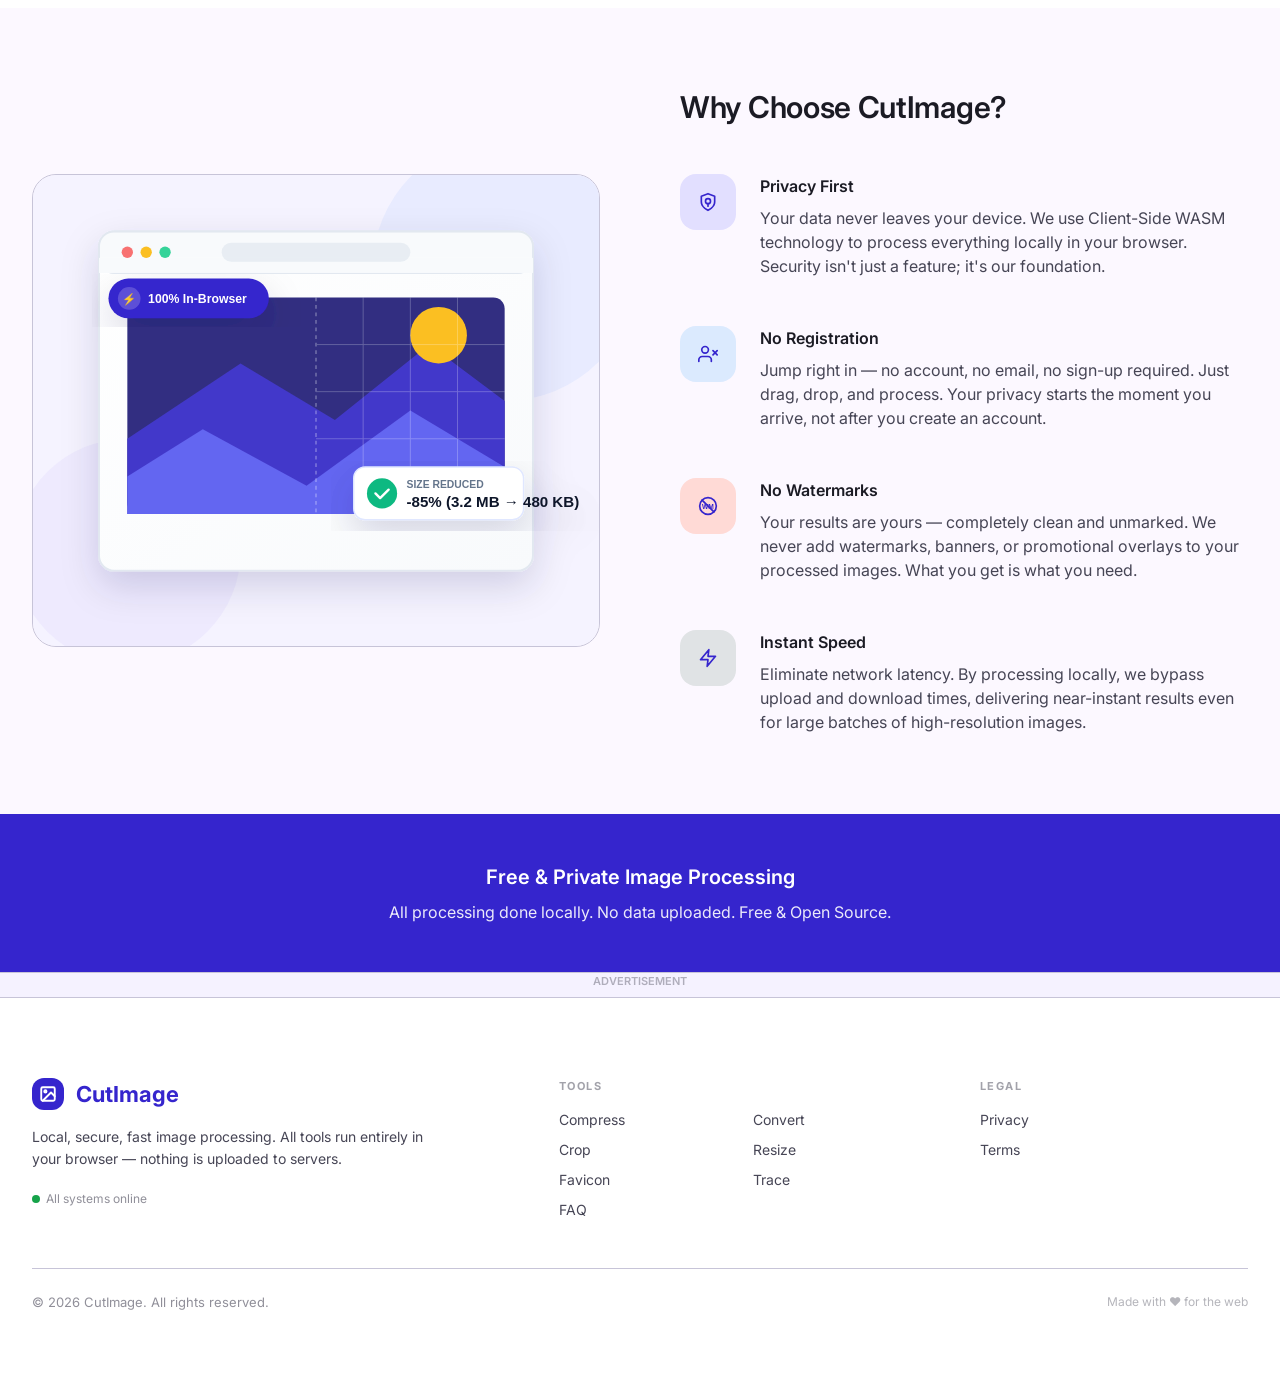
==== commit 62ce616a: "fix(ui): restore index layout, perfect button ratios, and remove intrusive top ads" ====
--- a/index.html
+++ b/index.html
@@ -4,7 +4,7 @@
   <meta charset="utf-8"/>
   <meta name="viewport" content="width=device-width, initial-scale=1"/>
   <title>CutImage - Free Online Image Tools | Compress, Convert, Resize & Vectorize</title>
-  <meta name="description" content="100% Private, Client-Side Image Tools. Compress JPEG, PNG & WebP, convert formats, crop photos, bulk resize images, generate multi-size favicons, and trace vector SVG entirely in your browser."/>
+  <meta name="description" content="Local, Secure, Fast Image Processing. Compress JPEG, PNG & WebP, convert formats, crop photos, bulk resize images, generate multi-size favicons, and trace vector SVG entirely in your browser with zero server uploads."/>
   <meta name="keywords" content="image compressor, convert image, crop image online, bulk image resizer, favicon generator, image to svg, client-side image editor, private image tools, free web image processor"/>
   <meta name="robots" content="index, follow"/>
   <link rel="canonical" href="https://imageresize.dev/"/>
@@ -12,7 +12,7 @@
   <!-- Open Graph / Facebook -->
   <meta property="og:type" content="website"/>
   <meta property="og:url" content="https://imageresize.dev/"/>
-  <meta property="og:title" content="CutImage - Free Online Image Tools | Compress, Convert, Resize & Vectorize"/>
+  <meta property="og:title" content="CutImage - Free Online Image Tools"/>
   <meta property="og:description" content="Process images 100% locally in your browser. Zero server uploads, maximum privacy, lightning-fast execution."/>
   <meta property="og:image" content="https://imageresize.dev/images/hero-illustration.svg"/>
   <meta property="og:site_name" content="CutImage"/>
@@ -24,9 +24,12 @@
   <meta name="twitter:description" content="High performance client-side image optimization suite. Compress, convert, crop, resize, and vectorize images securely."/>
   <meta name="twitter:image" content="https://imageresize.dev/images/hero-illustration.svg"/>
 
-  <!-- Icons -->
+  <!-- Icons & Manifest -->
   <link rel="icon" href="favicon.svg" type="image/svg+xml"/>
-  <link rel="apple-touch-icon" href="apple-touch-icon.svg" type="image/svg+xml"/>
+  <link rel="icon" type="image/png" sizes="32x32" href="favicon-32x32.png"/>
+  <link rel="icon" type="image/png" sizes="16x16" href="favicon-16x16.png"/>
+  <link rel="apple-touch-icon" sizes="180x180" href="apple-touch-icon.png"/>
+  <link rel="manifest" href="site.webmanifest"/>
 
   <!-- Styles & Fonts -->
   <link rel="stylesheet" href="css/styles.css"/>
@@ -79,27 +82,19 @@
     <header class="w-full top-0 sticky bg-surface-bright border-b border-outline-variant z-50 safe-area-top">
       <nav class="flex justify-between items-center h-20 px-margin-x-sm md:px-margin-x max-w-container-max mx-auto">
         <div class="flex items-center gap-stack-lg">
-          <a class="font-bold text-[24px] leading-[32px] shrink-0 text-primary flex items-center gap-2.5" title="CutImage - Home" href="index.html">
-            <svg width="28" height="28" viewBox="0 0 32 32" fill="none">
-              <rect width="32" height="32" rx="8" fill="#3525cd"/>
-              <rect x="6" y="6" width="20" height="20" rx="3" stroke="#ffffff" stroke-width="2"/>
-              <circle cx="11.5" cy="11.5" r="2" fill="#ffffff"/>
-              <polyline points="26 20 20 14 8 26" stroke="#ffffff" stroke-width="2" stroke-linecap="round" stroke-linejoin="round"/>
-            </svg>
-            CutImage
-          </a>
+          <a class="font-bold text-[24px] leading-[32px] shrink-0 text-primary" title="CutImage - Home" href="index.html">CutImage</a>
           <div class="hidden md:flex items-center gap-8">
-            <a title="Compress images online" class="text-[16px] leading-[24px] transition-colors text-on-surface-variant hover:text-primary" href="compress.html">Compress</a>
-            <a title="Convert image formats" class="text-[16px] leading-[24px] transition-colors text-on-surface-variant hover:text-primary" href="convert.html">Convert</a>
-            <a title="Crop photos online" class="text-[16px] leading-[24px] transition-colors text-on-surface-variant hover:text-primary" href="crop.html">Crop</a>
-            <a title="Resize image dimensions" class="text-[16px] leading-[24px] transition-colors text-on-surface-variant hover:text-primary" href="resize.html">Resize</a>
-            <a title="Generate favicons" class="text-[16px] leading-[24px] transition-colors text-on-surface-variant hover:text-primary" href="favicon.html">Favicon</a>
-            <a title="Trace bitmap to SVG" class="text-[16px] leading-[24px] transition-colors text-on-surface-variant hover:text-primary" href="trace.html">Trace</a>
-            <a title="Frequently Asked Questions" class="text-[16px] leading-[24px] transition-colors text-on-surface-variant hover:text-primary" href="faq.html">FAQ</a>
+            <a title="Compress images online - CutImage" class="text-[16px] leading-[24px] transition-colors text-on-surface-variant hover:text-primary" href="compress.html">Compress</a>
+            <a title="Convert images online - CutImage" class="text-[16px] leading-[24px] transition-colors text-on-surface-variant hover:text-primary" href="convert.html">Convert</a>
+            <a title="Crop images online - CutImage" class="text-[16px] leading-[24px] transition-colors text-on-surface-variant hover:text-primary" href="crop.html">Crop</a>
+            <a title="Resize images online - CutImage" class="text-[16px] leading-[24px] transition-colors text-on-surface-variant hover:text-primary" href="resize.html">Resize</a>
+            <a title="Favicon images online - CutImage" class="text-[16px] leading-[24px] transition-colors text-on-surface-variant hover:text-primary" href="favicon.html">Favicon</a>
+            <a title="Trace images online - CutImage" class="text-[16px] leading-[24px] transition-colors text-on-surface-variant hover:text-primary" href="trace.html">Trace</a>
+            <a title="FAQ images online - CutImage" class="text-[16px] leading-[24px] transition-colors text-on-surface-variant hover:text-primary" href="faq.html">FAQ</a>
           </div>
         </div>
         <div class="flex items-center gap-4">
-          <a class="bg-primary text-on-primary px-6 py-3 rounded-lg text-[14px] font-medium tracking-[0.7px] leading-[20px] hover:bg-primary-container transition-all shadow-sm" title="Get Started - Compress Images Free" href="compress.html">Get Started</a>
+          <a class="bg-primary text-on-primary px-6 py-3 rounded-lg text-[14px] font-medium tracking-[0.7px] leading-[20px] hover:bg-primary-container transition-all" title="Get Started - Compress Images Online Free" href="compress.html">Get Started</a>
           <button class="md:hidden flex items-center justify-center w-10 h-10 rounded-lg text-on-surface-variant hover:text-primary hover:bg-surface-container-low transition-colors" aria-label="Open menu" aria-expanded="false">
             <svg width="24" height="24" viewBox="0 0 24 24" fill="none" stroke="currentColor" stroke-width="2" stroke-linecap="round" stroke-linejoin="round">
               <line x1="3" y1="6" x2="21" y2="6"></line>
@@ -111,235 +106,195 @@
       </nav>
     </header>
 
-    <!-- Top Ad Placement -->
-    <div class="w-full max-w-container-max mx-auto px-margin-x-sm md:px-margin-x pt-4">
-      <div class="text-[10px] uppercase tracking-wider text-on-surface-variant/40 text-center mb-1 font-semibold">Advertisement</div>
-      <div class="min-h-[90px] bg-surface-container-low/60 border border-outline-variant/40 rounded-xl flex items-center justify-center overflow-hidden">
-        <ins class="adsbygoogle"
-             style="display:block"
-             data-ad-client="ca-pub-XXXXXXXXXXXXXXXX"
-             data-ad-slot="1234567890"
-             data-ad-format="auto"
-             data-full-width-responsive="true"></ins>
-      </div>
-    </div>
-
     <!-- Main Content -->
     <main class="flex-1">
-      <!-- Hero Section -->
-      <section class="relative flex flex-col items-center justify-center min-h-[520px] md:min-h-[640px] overflow-hidden px-margin-x-sm md:px-margin-x">
-        <div class="absolute inset-0 pointer-events-none opacity-40" style="background: radial-gradient(circle at 50% 30%, rgba(79,70,229,0.12) 0%, rgba(255,255,255,0) 70%);"></div>
-        
-        <div class="max-w-[820px] flex flex-col items-center gap-5 relative z-10 text-center">
-          <div class="inline-flex items-center gap-2 px-4 py-1.5 rounded-full bg-primary-fixed text-primary text-[13px] font-semibold tracking-wide">
-            <span class="w-2 h-2 rounded-full bg-primary animate-pulse"></span>
-            100% In-Browser · Zero Server Uploads · Free Forever
-          </div>
-          <h1 class="text-[38px] md:text-[56px] font-extrabold text-on-surface tracking-[-1.5px] leading-[44px] md:leading-[64px]">
-            The Privacy-First <span class="text-primary">Image Processing</span> Suite
-          </h1>
-          <p class="text-[17px] md:text-[20px] leading-[26px] md:leading-[30px] text-on-surface-variant max-w-[680px]">
-            Lightning-fast, desktop-grade image tools that run completely on your machine. Compress, convert, crop, resize, and vectorize with absolute data privacy.
-          </p>
-          <div class="flex flex-wrap gap-4 items-center justify-center pt-4">
-            <a class="bg-primary text-on-primary text-[16px] leading-[24px] px-8 py-3.5 rounded-xl font-semibold hover:bg-primary-container shadow-md hover:shadow-lg transition-all" href="compress.html">
-              Start Compressing Free
-            </a>
-            <a class="bg-surface-container-low text-on-surface border border-outline-variant text-[16px] leading-[24px] px-8 py-3.5 rounded-xl font-medium hover:bg-surface-container transition-all" href="convert.html">
-              Explore All Tools
-            </a>
+      <!-- SECTION 1: HERO -->
+      <section class="relative flex flex-col items-center justify-center min-h-[580px] md:min-h-[716px] overflow-hidden px-margin-x-sm md:px-margin-x">
+        <div class="absolute inset-0" style="background-image:url(&quot;data:image/svg+xml,%3Csvg viewBox=&#x27;0 0 1280 716&#x27; xmlns=&#x27;http://www.w3.org/2000/svg&#x27;%3E%3Crect x=&#x27;0&#x27; y=&#x27;0&#x27; height=&#x27;100%25&#x27; width=&#x27;100%25&#x27; fill=&#x27;url(%23grad)&#x27;/%3E%3Cdefs%3E%3CradialGradient id=&#x27;grad&#x27; gradientUnits=&#x27;userSpaceOnUse&#x27; cx=&#x27;50%25&#x27; cy=&#x27;50%25&#x27; r=&#x27;50%25&#x27;%3E%3Cstop stop-color=&#x27;rgba(79,70,229,0.08)&#x27; offset=&#x27;0&#x27;/%3E%3Cstop stop-color=&#x27;rgba(79,70,229,0)&#x27; offset=&#x27;0.7&#x27;/%3E%3C/radialGradient%3E%3C/defs%3E%3C/svg%3E&quot;)"></div>
+        <div class="absolute bottom-0 left-0 right-0 h-[96px] md:h-[128px] opacity-20 px-margin-x-sm md:px-margin-x">
+          <div class="w-full h-full border-t border-l border-r border-dashed border-primary-fixed-dim rounded-t-2xl"></div>
+        </div>
+        <div class="max-w-[768px] flex flex-col items-center gap-4 relative z-10">
+          <h1 class="text-[36px] md:text-[48px] font-bold text-on-surface tracking-[-1.2px] leading-[44px] md:leading-[56px] text-center">CutImage</h1>
+          <div class="max-w-[672px] text-center">
+            <p class="text-[16px] md:text-[18px] leading-[24px] md:leading-[28px] text-on-surface-variant">Local, Secure, Fast Image Processing. The professional-grade utility for creators who value privacy and performance.</p>
+          </div>
+          <div class="flex gap-6 items-center pt-6">
+            <a class="bg-primary-container text-on-primary text-[16px] md:text-[18px] leading-[24px] md:leading-[28px] px-8 md:px-10 py-[12px] md:py-[14px] rounded-xl font-semibold hover:bg-primary transition-colors" href="compress.html">Launch Web App</a>
           </div>
         </div>
       </section>
 
-      <!-- Grid of Tools -->
+      <!-- SECTION 2: TOOLS GRID -->
       <section class="bg-surface-container-low px-margin-x-sm md:px-margin-x py-section-padding-sm md:py-section-padding">
-        <div class="max-w-container-max mx-auto flex flex-col gap-12">
-          <div class="text-center max-w-[700px] mx-auto">
-            <h2 class="text-[28px] md:text-[36px] font-bold text-on-surface tracking-[-0.5px] leading-[36px] md:leading-[44px]">
-              Powerful Image Tools, Zero Hassle
-            </h2>
-            <p class="text-[16px] text-on-surface-variant leading-[24px] mt-2">
-              Everything happens directly inside your web browser. No software installation, no accounts, and no file size upload bottlenecks.
-            </p>
-          </div>
-
-          <div class="grid grid-cols-1 md:grid-cols-2 lg:grid-cols-3 gap-6">
-            <!-- Tool 1: Compress -->
-            <a class="bg-surface-container-lowest border border-outline-variant rounded-2xl p-7 flex flex-col gap-3 hover:shadow-xl hover:border-primary transition-all duration-200 group" href="compress.html">
-              <div class="bg-primary-fixed rounded-xl w-12 h-12 flex items-center justify-center group-hover:bg-primary-fixed-dim transition-colors">
-                <img alt="Compress icon" width="24" height="24" class="w-6 h-6" src="images/icon-compress.svg"/>
-              </div>
-              <h3 class="text-[22px] text-on-surface leading-[28px] font-semibold pt-2 group-hover:text-primary transition-colors">Compress Images</h3>
-              <p class="text-[15px] text-on-surface-variant leading-[22px]">Intelligent compression algorithms reduce JPEG, PNG, and WebP file sizes by up to 90% without visible loss in quality.</p>
-              <div class="pt-2 text-[14px] font-semibold text-primary flex items-center gap-1 group-hover:translate-x-1 transition-transform">
-                Launch Compressor &rarr;
-              </div>
-            </a>
-
-            <!-- Tool 2: Convert -->
-            <a class="bg-surface-container-lowest border border-outline-variant rounded-2xl p-7 flex flex-col gap-3 hover:shadow-xl hover:border-primary transition-all duration-200 group" href="convert.html">
-              <div class="bg-primary-fixed rounded-xl w-12 h-12 flex items-center justify-center group-hover:bg-primary-fixed-dim transition-colors">
-                <img alt="Convert icon" width="24" height="24" class="w-6 h-6" src="images/icon-convert.svg"/>
-              </div>
-              <h3 class="text-[22px] text-on-surface leading-[28px] font-semibold pt-2 group-hover:text-primary transition-colors">Convert Formats</h3>
-              <p class="text-[15px] text-on-surface-variant leading-[22px]">Instantly switch between modern and legacy formats: PNG, JPEG, WebP, GIF, BMP, and AVIF with full color fidelity.</p>
-              <div class="pt-2 text-[14px] font-semibold text-primary flex items-center gap-1 group-hover:translate-x-1 transition-transform">
-                Launch Converter &rarr;
-              </div>
-            </a>
-
-            <!-- Tool 3: Crop -->
-            <a class="bg-surface-container-lowest border border-outline-variant rounded-2xl p-7 flex flex-col gap-3 hover:shadow-xl hover:border-primary transition-all duration-200 group" href="crop.html">
-              <div class="bg-primary-fixed rounded-xl w-12 h-12 flex items-center justify-center group-hover:bg-primary-fixed-dim transition-colors">
-                <img alt="Crop icon" width="24" height="24" class="w-6 h-6" src="images/icon-crop.svg"/>
-              </div>
-              <h3 class="text-[22px] text-on-surface leading-[28px] font-semibold pt-2 group-hover:text-primary transition-colors">Crop & Rotate</h3>
-              <p class="text-[15px] text-on-surface-variant leading-[22px]">Pixel-accurate interactive crop tool with standard social media presets (1:1, 16:9, 4:3, 9:16) plus 90° rotation and flipping.</p>
-              <div class="pt-2 text-[14px] font-semibold text-primary flex items-center gap-1 group-hover:translate-x-1 transition-transform">
-                Launch Cropper &rarr;
-              </div>
-            </a>
-
-            <!-- Tool 4: Resize -->
-            <a class="bg-surface-container-lowest border border-outline-variant rounded-2xl p-7 flex flex-col gap-3 hover:shadow-xl hover:border-primary transition-all duration-200 group" href="resize.html">
-              <div class="bg-primary-fixed rounded-xl w-12 h-12 flex items-center justify-center group-hover:bg-primary-fixed-dim transition-colors">
-                <img alt="Resize icon" width="24" height="24" class="w-6 h-6" src="images/icon-resize.svg"/>
-              </div>
-              <h3 class="text-[22px] text-on-surface leading-[28px] font-semibold pt-2 group-hover:text-primary transition-colors">Resize Dimensions</h3>
-              <p class="text-[15px] text-on-surface-variant leading-[22px]">Batch resize high-resolution images by pixel dimensions or scale percentage while maintaining perfect aspect ratios.</p>
-              <div class="pt-2 text-[14px] font-semibold text-primary flex items-center gap-1 group-hover:translate-x-1 transition-transform">
-                Launch Resizer &rarr;
-              </div>
-            </a>
-
-            <!-- Tool 5: Favicon -->
-            <a class="bg-surface-container-lowest border border-outline-variant rounded-2xl p-7 flex flex-col gap-3 hover:shadow-xl hover:border-primary transition-all duration-200 group" href="favicon.html">
-              <div class="bg-primary-fixed rounded-xl w-12 h-12 flex items-center justify-center group-hover:bg-primary-fixed-dim transition-colors">
-                <img alt="Favicon icon" width="24" height="24" class="w-6 h-6" src="images/icon-favicon.svg"/>
-              </div>
-              <h3 class="text-[22px] text-on-surface leading-[28px] font-semibold pt-2 group-hover:text-primary transition-colors">Favicon Generator</h3>
-              <p class="text-[15px] text-on-surface-variant leading-[22px]">Generate a production-ready package of modern favicons (16x16, 32x32, 180x180 Apple Touch, 192x192 Android) in one click.</p>
-              <div class="pt-2 text-[14px] font-semibold text-primary flex items-center gap-1 group-hover:translate-x-1 transition-transform">
-                Generate Favicons &rarr;
-              </div>
-            </a>
-
-            <!-- Tool 6: Trace -->
-            <a class="bg-surface-container-lowest border border-outline-variant rounded-2xl p-7 flex flex-col gap-3 hover:shadow-xl hover:border-primary transition-all duration-200 group" href="trace.html">
-              <div class="bg-primary-fixed rounded-xl w-12 h-12 flex items-center justify-center group-hover:bg-primary-fixed-dim transition-colors">
-                <img alt="Trace icon" width="24" height="24" class="w-6 h-6" src="images/icon-trace.svg"/>
-              </div>
-              <h3 class="text-[22px] text-on-surface leading-[28px] font-semibold pt-2 group-hover:text-primary transition-colors">Vector Tracer (SVG)</h3>
-              <p class="text-[15px] text-on-surface-variant leading-[22px]">Transform raster JPG or PNG logos and icons into infinitely scalable vector graphics (SVG) with clean bezier paths.</p>
-              <div class="pt-2 text-[14px] font-semibold text-primary flex items-center gap-1 group-hover:translate-x-1 transition-transform">
-                Trace to SVG &rarr;
-              </div>
+        <div class="max-w-container-max mx-auto flex flex-col gap-12 md:gap-16">
+          <div class="text-center">
+            <h2 class="text-[24px] md:text-[30px] font-semibold text-on-surface tracking-[-0.3px] leading-[32px] md:leading-[38px]">Powerful Tools, Zero Uploads</h2>
+            <p class="text-[16px] text-on-surface-variant leading-[24px] mt-2">Everything happens in your browser. Fast, private, and always available.</p>
+          </div>
+          <div class="grid grid-cols-1 md:grid-cols-2 lg:grid-cols-3 gap-4 md:gap-6">
+            <!-- 1: Compress -->
+            <a class="bg-surface-container-lowest border border-outline-variant rounded-xl p-6 md:p-8 flex flex-col gap-2 hover:shadow-lg hover:border-primary-fixed-dim transition-all duration-200 group" href="compress.html">
+              <div class="bg-primary-fixed rounded-full w-12 h-12 flex items-center justify-center group-hover:bg-primary-fixed-dim transition-colors">
+                <img alt="Compress icon" loading="lazy" width="20" height="20" class="w-5 h-5" src="images/icon-compress.svg"/>
+              </div>
+              <h3 class="text-[20px] text-on-surface leading-[28px] font-semibold pt-4">Compress</h3>
+              <p class="text-[16px] text-on-surface-variant leading-[24px]">Reduce file size without sacrificing quality. Smart optimization for JPEG, PNG, and WebP.</p>
+            </a>
+
+            <!-- 2: Convert -->
+            <a class="bg-surface-container-lowest border border-outline-variant rounded-xl p-6 md:p-8 flex flex-col gap-2 hover:shadow-lg hover:border-primary-fixed-dim transition-all duration-200 group" href="convert.html">
+              <div class="bg-primary-fixed rounded-full w-12 h-12 flex items-center justify-center group-hover:bg-primary-fixed-dim transition-colors">
+                <img alt="Convert icon" loading="lazy" width="20" height="20" class="w-5 h-5" src="images/icon-convert.svg"/>
+              </div>
+              <h3 class="text-[20px] text-on-surface leading-[28px] font-semibold pt-4">Convert</h3>
+              <p class="text-[16px] text-on-surface-variant leading-[24px]">Switch between formats instantly. Support for modern types including AVIF and JPEG XL.</p>
+            </a>
+
+            <!-- 3: Crop -->
+            <a class="bg-surface-container-lowest border border-outline-variant rounded-xl p-6 md:p-8 flex flex-col gap-2 hover:shadow-lg hover:border-primary-fixed-dim transition-all duration-200 group" href="crop.html">
+              <div class="bg-primary-fixed rounded-full w-12 h-12 flex items-center justify-center group-hover:bg-primary-fixed-dim transition-colors">
+                <img alt="Crop icon" loading="lazy" width="20" height="20" class="w-5 h-5" src="images/icon-crop.svg"/>
+              </div>
+              <h3 class="text-[20px] text-on-surface leading-[28px] font-semibold pt-4">Crop</h3>
+              <p class="text-[16px] text-on-surface-variant leading-[24px]">Precision cropping with preset aspect ratios for social media and web standards.</p>
+            </a>
+
+            <!-- 4: Resize -->
+            <a class="bg-surface-container-lowest border border-outline-variant rounded-xl p-6 md:p-8 flex flex-col gap-2 hover:shadow-lg hover:border-primary-fixed-dim transition-all duration-200 group" href="resize.html">
+              <div class="bg-primary-fixed rounded-full w-12 h-12 flex items-center justify-center group-hover:bg-primary-fixed-dim transition-colors">
+                <img alt="Resize icon" loading="lazy" width="20" height="20" class="w-5 h-5" src="images/icon-resize.svg"/>
+              </div>
+              <h3 class="text-[20px] text-on-surface leading-[28px] font-semibold pt-4">Resize</h3>
+              <p class="text-[16px] text-on-surface-variant leading-[24px]">Bulk resize images by percentage or pixel dimension with high-quality resampling.</p>
+            </a>
+
+            <!-- 5: Favicon -->
+            <a class="bg-surface-container-lowest border border-outline-variant rounded-xl p-6 md:p-8 flex flex-col gap-2 hover:shadow-lg hover:border-primary-fixed-dim transition-all duration-200 group" href="favicon.html">
+              <div class="bg-primary-fixed rounded-full w-12 h-12 flex items-center justify-center group-hover:bg-primary-fixed-dim transition-colors">
+                <img alt="Favicon icon" loading="lazy" width="20" height="20" class="w-5 h-5" src="images/icon-favicon.svg"/>
+              </div>
+              <h3 class="text-[20px] text-on-surface leading-[28px] font-semibold pt-4">Favicon</h3>
+              <p class="text-[16px] text-on-surface-variant leading-[24px]">Generate a full suite of favicons for all platforms from a single image upload.</p>
+            </a>
+
+            <!-- 6: Trace -->
+            <a class="bg-surface-container-lowest border border-outline-variant rounded-xl p-6 md:p-8 flex flex-col gap-2 hover:shadow-lg hover:border-primary-fixed-dim transition-all duration-200 group" href="trace.html">
+              <div class="bg-primary-fixed rounded-full w-12 h-12 flex items-center justify-center group-hover:bg-primary-fixed-dim transition-colors">
+                <img alt="Trace icon" loading="lazy" width="20" height="20" class="w-5 h-5" src="images/icon-trace.svg"/>
+              </div>
+              <h3 class="text-[20px] text-on-surface leading-[28px] font-semibold pt-4">Trace</h3>
+              <p class="text-[16px] text-on-surface-variant leading-[24px]">Transform raster images into scalable vector graphics (SVG) with clean paths.</p>
             </a>
           </div>
         </div>
       </section>
 
-      <!-- Mid-Content Ad Placement -->
-      <div class="w-full max-w-container-max mx-auto px-margin-x-sm md:px-margin-x py-6">
-        <div class="text-[10px] uppercase tracking-wider text-on-surface-variant/40 text-center mb-1 font-semibold">Advertisement</div>
-        <div class="min-h-[250px] bg-surface-container-low/60 border border-outline-variant/40 rounded-xl flex items-center justify-center overflow-hidden">
-          <ins class="adsbygoogle"
-               style="display:block"
-               data-ad-client="ca-pub-XXXXXXXXXXXXXXXX"
-               data-ad-slot="2345678901"
-               data-ad-format="auto"
-               data-full-width-responsive="true"></ins>
+      <!-- AD PLACEMENT 1 -->
+      <div class="w-full bg-surface-container-lowest py-8 border-y border-outline-variant">
+        <div class="max-w-container-max mx-auto px-margin-x-sm md:px-margin-x text-center">
+          <div class="text-[11px] uppercase tracking-wider text-on-surface-variant/40 font-semibold mb-2">Advertisement</div>
+          <div class="min-h-[90px] flex items-center justify-center">
+            <ins class="adsbygoogle"
+                 style="display:block"
+                 data-ad-client="ca-pub-XXXXXXXXXXXXXXXX"
+                 data-ad-slot="1234567890"
+                 data-ad-format="auto"
+                 data-full-width-responsive="true"></ins>
+          </div>
         </div>
       </div>
 
-      <!-- Feature Highlight / Why Choose CutImage -->
+      <!-- SECTION 3: WHY CHOOSE CUTIMAGE -->
       <section class="bg-surface-bright px-margin-x-sm md:px-margin-x py-section-padding-sm md:py-section-padding">
-        <div class="max-w-container-max mx-auto flex flex-col lg:flex-row gap-12 md:gap-16 items-center">
+        <div class="max-w-container-max mx-auto flex flex-col lg:flex-row gap-12 md:gap-20 items-center">
           <div class="flex-1 w-full">
-            <div class="border border-outline-variant rounded-2xl overflow-hidden shadow-lg bg-surface-container-lowest p-6 flex items-center justify-center">
-              <img alt="CutImage Local Processing Architecture" width="560" height="420" class="w-full h-auto" src="images/hero-illustration.svg"/>
-            </div>
-          </div>
-
-          <div class="flex-1 flex flex-col gap-8">
-            <div>
-              <h2 class="text-[28px] md:text-[36px] font-bold text-on-surface tracking-[-0.5px] leading-[36px] md:leading-[44px]">
-                Why Professionals Choose CutImage
-              </h2>
-              <p class="text-[16px] text-on-surface-variant leading-[24px] mt-2">
-                Built from the ground up for privacy-conscious developers, designers, and creators who need fast, uncompromised media tools.
-              </p>
-            </div>
-
-            <div class="grid grid-cols-1 sm:grid-cols-2 gap-6">
-              <!-- Feature 1 -->
-              <div class="flex gap-4 items-start">
-                <div class="w-12 h-12 rounded-xl flex items-center justify-center shrink-0 bg-primary-fixed">
-                  <img alt="Privacy First" width="22" height="22" class="w-5 h-5" src="images/icon-privacy.svg"/>
+            <div class="border border-outline-variant rounded-2xl overflow-hidden">
+              <img alt="CutImage Illustration" loading="lazy" width="560" height="566" class="w-full h-auto" src="images/hero-illustration.svg"/>
+            </div>
+          </div>
+          <div class="flex-1 flex flex-col gap-8 md:gap-12">
+            <h2 class="text-[24px] md:text-[30px] font-semibold text-on-surface tracking-[-0.3px] leading-[32px] md:leading-[38px]">Why Choose CutImage?</h2>
+            
+            <div class="flex gap-5 md:gap-6 items-start">
+              <div class="w-12 h-12 md:w-14 md:h-14 rounded-xl flex items-center justify-center shrink-0 bg-primary-fixed">
+                <img alt="Privacy First" loading="lazy" width="22" height="22" class="w-5 h-5" src="images/icon-privacy.svg"/>
+              </div>
+              <div class="flex flex-col gap-1 md:gap-2">
+                <h3 class="text-[16px] font-semibold text-on-surface leading-[24px]">Privacy First</h3>
+                <div>
+                  <p class="text-[15px] md:text-[16px] text-on-surface-variant leading-[22px] md:leading-[24px]">Your data never leaves your device. We use Client-Side WASM technology to process everything locally in your browser. Security isn't just a feature; it's our foundation.</p>
                 </div>
+              </div>
+            </div>
+
+            <div class="flex gap-5 md:gap-6 items-start">
+              <div class="w-12 h-12 md:w-14 md:h-14 rounded-xl flex items-center justify-center shrink-0 bg-info-container">
+                <img alt="No Registration" loading="lazy" width="22" height="22" class="w-5 h-5" src="images/icon-noreg.svg"/>
+              </div>
+              <div class="flex flex-col gap-1 md:gap-2">
+                <h3 class="text-[16px] font-semibold text-on-surface leading-[24px]">No Registration</h3>
                 <div>
-                  <h3 class="text-[16px] font-bold text-on-surface leading-[24px]">100% Privacy First</h3>
-                  <p class="text-[14px] text-on-surface-variant leading-[20px] mt-1">Your photos never leave your device. All computations happen in your browser via WebAssembly & Canvas.</p>
+                  <p class="text-[15px] md:text-[16px] text-on-surface-variant leading-[22px] md:leading-[24px]">Jump right in — no account, no email, no sign-up required. Just drag, drop, and process. Your privacy starts the moment you arrive, not after you create an account.</p>
                 </div>
               </div>
-
-              <!-- Feature 2 -->
-              <div class="flex gap-4 items-start">
-                <div class="w-12 h-12 rounded-xl flex items-center justify-center shrink-0 bg-info-container">
-                  <img alt="No Registration" width="22" height="22" class="w-5 h-5" src="images/icon-noreg.svg"/>
+            </div>
+
+            <div class="flex gap-5 md:gap-6 items-start">
+              <div class="w-12 h-12 md:w-14 md:h-14 rounded-xl flex items-center justify-center shrink-0 bg-error-container">
+                <img alt="No Watermarks" loading="lazy" width="22" height="22" class="w-5 h-5" src="images/icon-nowatermark.svg"/>
+              </div>
+              <div class="flex flex-col gap-1 md:gap-2">
+                <h3 class="text-[16px] font-semibold text-on-surface leading-[24px]">No Watermarks</h3>
+                <div>
+                  <p class="text-[15px] md:text-[16px] text-on-surface-variant leading-[22px] md:leading-[24px]">Your results are yours — completely clean and unmarked. We never add watermarks, banners, or promotional overlays to your processed images. What you get is what you need.</p>
                 </div>
+              </div>
+            </div>
+
+            <div class="flex gap-5 md:gap-6 items-start">
+              <div class="w-12 h-12 md:w-14 md:h-14 rounded-xl flex items-center justify-center shrink-0 bg-secondary-container">
+                <img alt="Instant Speed" loading="lazy" width="22" height="22" class="w-5 h-5" src="images/icon-speed.svg"/>
+              </div>
+              <div class="flex flex-col gap-1 md:gap-2">
+                <h3 class="text-[16px] font-semibold text-on-surface leading-[24px]">Instant Speed</h3>
                 <div>
-                  <h3 class="text-[16px] font-bold text-on-surface leading-[24px]">No Accounts or Limits</h3>
-                  <p class="text-[14px] text-on-surface-variant leading-[20px] mt-1">No email required, no sign-up popups, and no paywalls. Open the website and start working immediately.</p>
+                  <p class="text-[15px] md:text-[16px] text-on-surface-variant leading-[22px] md:leading-[24px]">Eliminate network latency. By processing locally, we bypass upload and download times, delivering near-instant results even for large batches of high-resolution images.</p>
                 </div>
               </div>
-
-              <!-- Feature 3 -->
-              <div class="flex gap-4 items-start">
-                <div class="w-12 h-12 rounded-xl flex items-center justify-center shrink-0 bg-error-container">
-                  <img alt="No Watermarks" width="22" height="22" class="w-5 h-5" src="images/icon-nowatermark.svg"/>
-                </div>
-                <div>
-                  <h3 class="text-[16px] font-bold text-on-surface leading-[24px]">Zero Watermarks</h3>
-                  <p class="text-[14px] text-on-surface-variant leading-[20px] mt-1">Clean and professional outputs. We never append promotional text, watermarks, or branding to your exported files.</p>
-                </div>
-              </div>
-
-              <!-- Feature 4 -->
-              <div class="flex gap-4 items-start">
-                <div class="w-12 h-12 rounded-xl flex items-center justify-center shrink-0 bg-secondary-container">
-                  <img alt="Instant Speed" width="22" height="22" class="w-5 h-5" src="images/icon-speed.svg"/>
-                </div>
-                <div>
-                  <h3 class="text-[16px] font-bold text-on-surface leading-[24px]">Instant Speed</h3>
-                  <p class="text-[14px] text-on-surface-variant leading-[20px] mt-1">Bypass network bottlenecks. Large batches process at the speed of your hardware, with zero network upload latency.</p>
-                </div>
-              </div>
             </div>
           </div>
         </div>
       </section>
 
-      <!-- Bottom Banner Ad Placement -->
-      <div class="w-full max-w-container-max mx-auto px-margin-x-sm md:px-margin-x py-6">
-        <div class="text-[10px] uppercase tracking-wider text-on-surface-variant/40 text-center mb-1 font-semibold">Advertisement</div>
-        <div class="min-h-[90px] bg-surface-container-low/60 border border-outline-variant/40 rounded-xl flex items-center justify-center overflow-hidden">
-          <ins class="adsbygoogle"
-               style="display:block"
-               data-ad-client="ca-pub-XXXXXXXXXXXXXXXX"
-               data-ad-slot="3456789012"
-               data-ad-format="auto"
-               data-full-width-responsive="true"></ins>
+      <!-- SECTION 4: CALLOUT BANNER -->
+      <section class="bg-primary px-margin-x-sm md:px-margin-x py-10 md:py-12">
+        <div class="max-w-container-max mx-auto text-center">
+          <h2 class="text-[18px] md:text-[20px] font-semibold text-on-primary leading-[26px] md:leading-[30px] mb-2">Free &amp; Private Image Processing</h2>
+          <p class="text-[15px] md:text-[16px] text-on-primary/90 leading-[22px] md:leading-[24px]">All processing done locally. No data uploaded. Free &amp; Open Source.</p>
+        </div>
+      </section>
+
+      <!-- AD PLACEMENT 2 -->
+      <div class="w-full bg-surface-container-low py-8 border-t border-outline-variant">
+        <div class="max-w-container-max mx-auto px-margin-x-sm md:px-margin-x text-center">
+          <div class="text-[11px] uppercase tracking-wider text-on-surface-variant/40 font-semibold mb-2">Advertisement</div>
+          <div class="min-h-[90px] flex items-center justify-center">
+            <ins class="adsbygoogle"
+                 style="display:block"
+                 data-ad-client="ca-pub-XXXXXXXXXXXXXXXX"
+                 data-ad-slot="2345678901"
+                 data-ad-format="auto"
+                 data-full-width-responsive="true"></ins>
+          </div>
         </div>
       </div>
     </main>
 
     <!-- Footer -->
     <footer class="w-full border-t border-outline-variant bg-surface-container-lowest">
-      <div class="px-margin-x-sm md:px-margin-x max-w-container-max mx-auto pt-section-padding-sm md:pt-section-padding pb-12">
+      <div class="px-margin-x-sm md:px-margin-x max-w-container-max mx-auto pt-section-padding-sm md:pt-section-padding pb-12 md:pb-16">
         <div class="grid grid-cols-1 md:grid-cols-12 gap-8 md:gap-12">
-          <!-- Brand -->
           <div class="md:col-span-5 flex flex-col gap-4">
             <div class="flex items-center gap-3">
               <div class="w-8 h-8 bg-primary rounded-lg flex items-center justify-center">
@@ -351,44 +306,36 @@
               </div>
               <span class="font-bold text-[22px] leading-[28px] text-primary">CutImage</span>
             </div>
-            <p class="text-[14px] leading-[22px] text-on-surface-variant max-w-[400px]">
-              Local, secure, ultra-fast image processing suite. All algorithms execute locally in your web browser — your photos never touch any server.
-            </p>
+            <p class="text-[14px] leading-[22px] text-on-surface-variant max-w-[400px]">Local, secure, fast image processing. All tools run entirely in your browser — nothing is uploaded to servers.</p>
             <div class="flex items-center gap-3 pt-1">
-              <span class="inline-flex items-center gap-1.5 text-[12px] text-on-surface-variant/70">
-                <span class="w-2 h-2 rounded-full bg-success inline-block"></span>All client engines operational
+              <span class="inline-flex items-center gap-1.5 text-[12px] text-on-surface-variant/60">
+                <span class="w-2 h-2 rounded-full bg-success inline-block"></span>All systems online
               </span>
             </div>
           </div>
-
-          <!-- Tools Links -->
           <div class="md:col-span-4 flex flex-col gap-4">
-            <span class="text-[11px] font-bold text-on-surface-variant/50 tracking-[1.5px] uppercase leading-[16px]">Image Tools</span>
+            <span class="text-[11px] font-bold text-on-surface-variant/50 tracking-[1.5px] uppercase leading-[16px]">Tools</span>
             <nav class="grid grid-cols-2 gap-x-4 gap-y-2.5">
-              <a class="text-[14px] leading-[20px] text-on-surface-variant hover:text-primary transition-colors" href="compress.html">Compress</a>
-              <a class="text-[14px] leading-[20px] text-on-surface-variant hover:text-primary transition-colors" href="convert.html">Convert</a>
-              <a class="text-[14px] leading-[20px] text-on-surface-variant hover:text-primary transition-colors" href="crop.html">Crop</a>
-              <a class="text-[14px] leading-[20px] text-on-surface-variant hover:text-primary transition-colors" href="resize.html">Resize</a>
-              <a class="text-[14px] leading-[20px] text-on-surface-variant hover:text-primary transition-colors" href="favicon.html">Favicon</a>
-              <a class="text-[14px] leading-[20px] text-on-surface-variant hover:text-primary transition-colors" href="trace.html">Trace (SVG)</a>
-              <a class="text-[14px] leading-[20px] text-on-surface-variant hover:text-primary transition-colors" href="faq.html">FAQ</a>
+              <a class="text-[14px] leading-[20px] text-on-surface-variant hover:text-primary transition-colors w-fit" href="compress.html">Compress</a>
+              <a class="text-[14px] leading-[20px] text-on-surface-variant hover:text-primary transition-colors w-fit" href="convert.html">Convert</a>
+              <a class="text-[14px] leading-[20px] text-on-surface-variant hover:text-primary transition-colors w-fit" href="crop.html">Crop</a>
+              <a class="text-[14px] leading-[20px] text-on-surface-variant hover:text-primary transition-colors w-fit" href="resize.html">Resize</a>
+              <a class="text-[14px] leading-[20px] text-on-surface-variant hover:text-primary transition-colors w-fit" href="favicon.html">Favicon</a>
+              <a class="text-[14px] leading-[20px] text-on-surface-variant hover:text-primary transition-colors w-fit" href="trace.html">Trace</a>
+              <a class="text-[14px] leading-[20px] text-on-surface-variant hover:text-primary transition-colors w-fit" href="faq.html">FAQ</a>
             </nav>
           </div>
-
-          <!-- Legal & Info -->
           <div class="md:col-span-3 flex flex-col gap-4">
-            <span class="text-[11px] font-bold text-on-surface-variant/50 tracking-[1.5px] uppercase leading-[16px]">Legal & Compliance</span>
+            <span class="text-[11px] font-bold text-on-surface-variant/50 tracking-[1.5px] uppercase leading-[16px]">Legal</span>
             <nav class="flex flex-col gap-2.5">
-              <a class="text-[14px] leading-[20px] text-on-surface-variant hover:text-primary transition-colors" href="privacy.html">Privacy Policy</a>
-              <a class="text-[14px] leading-[20px] text-on-surface-variant hover:text-primary transition-colors" href="terms.html">Terms of Service</a>
-              <a class="text-[14px] leading-[20px] text-on-surface-variant hover:text-primary transition-colors" href="faq.html#privacy">Security Guarantee</a>
+              <a class="text-[14px] leading-[20px] text-on-surface-variant hover:text-primary transition-colors w-fit" href="privacy.html">Privacy</a>
+              <a class="text-[14px] leading-[20px] text-on-surface-variant hover:text-primary transition-colors w-fit" href="terms.html">Terms</a>
             </nav>
           </div>
         </div>
-
         <div class="mt-10 md:mt-12 pt-6 border-t border-outline-variant flex flex-col sm:flex-row items-center justify-between gap-4">
           <p class="text-[13px] leading-[18px] text-on-surface-variant/60">&copy; 2026 CutImage. All rights reserved.</p>
-          <p class="text-[12px] leading-[16px] text-on-surface-variant/50">Made with high-performance WebAssembly & Canvas</p>
+          <p class="text-[12px] leading-[16px] text-on-surface-variant/40">Made with &hearts; for the web</p>
         </div>
       </div>
     </footer>
